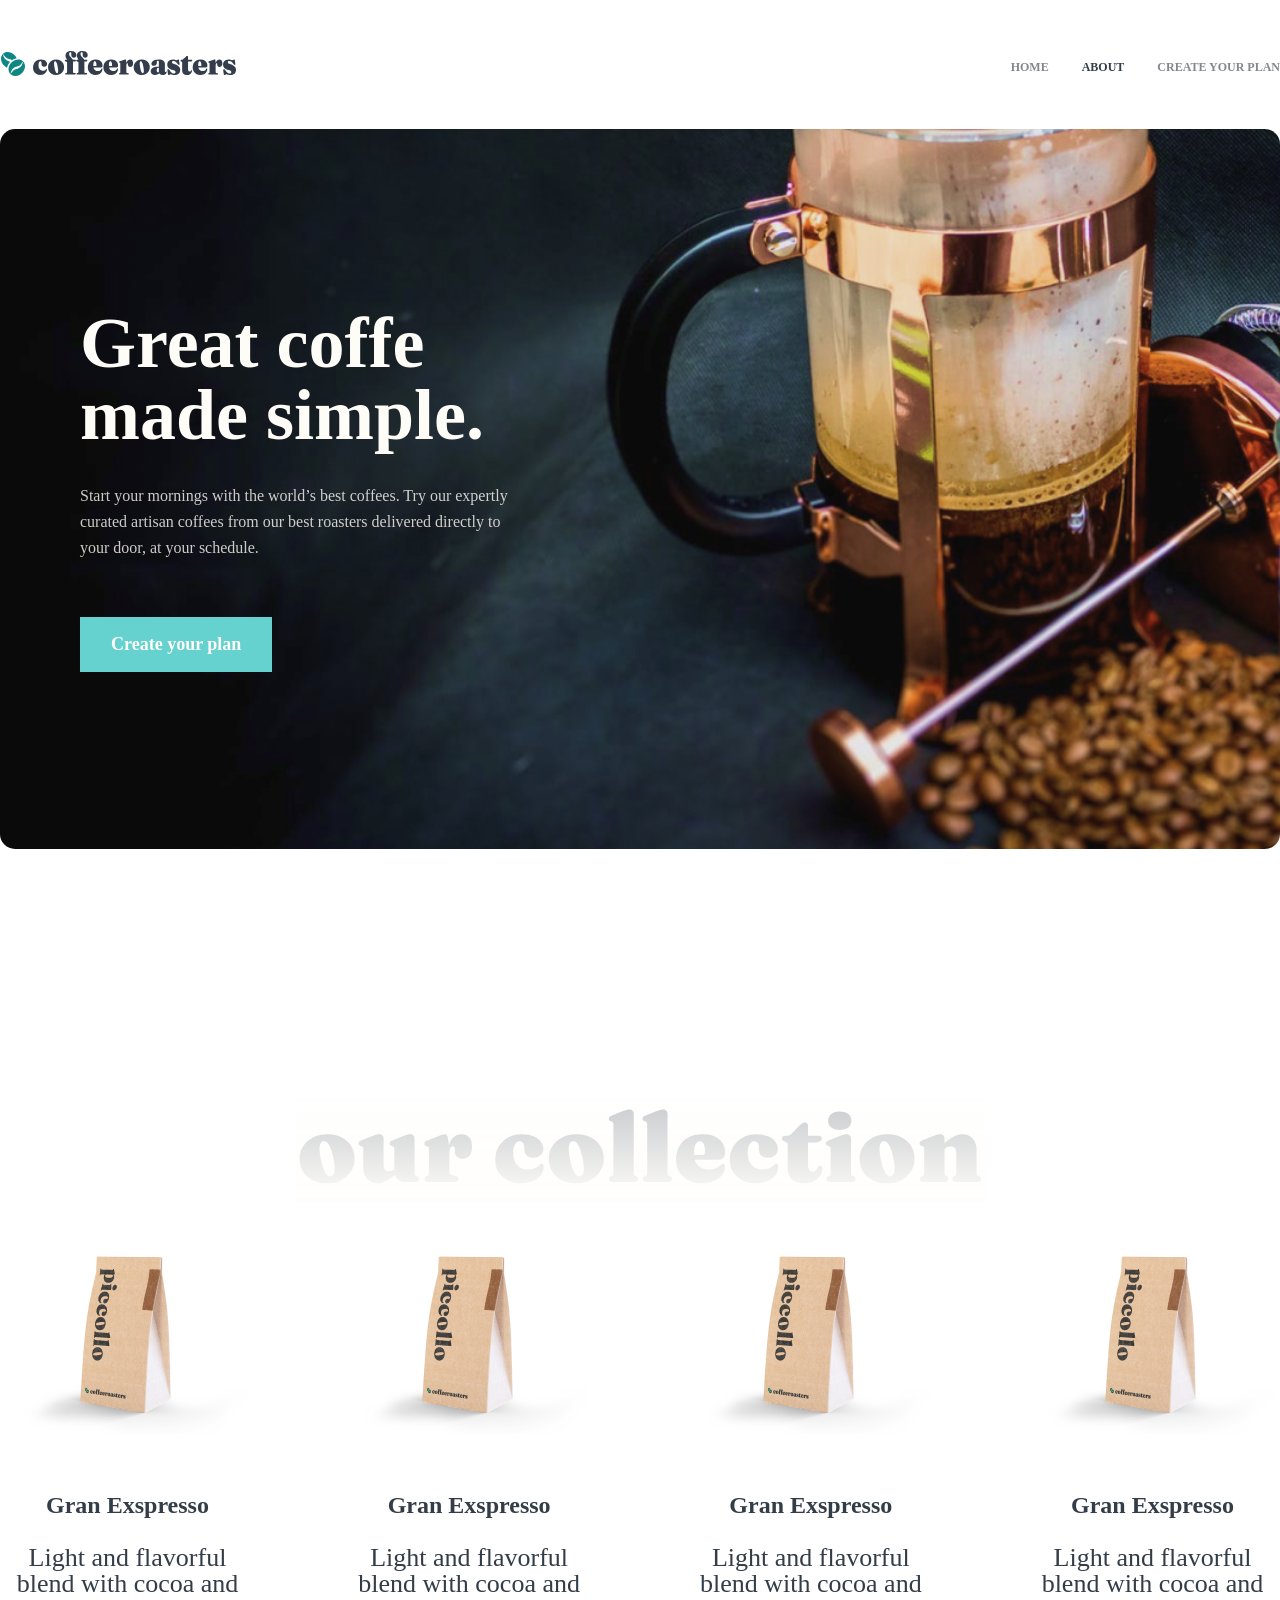
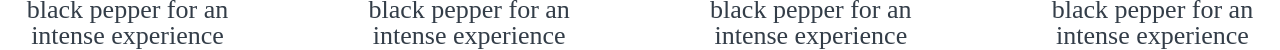
==== index.html @ 0fe4ff3a "coffereaster parts" ====
<!DOCTYPE html>
<html lang="en">
  <head>
    <meta charset="UTF-8" />
    <meta name="viewport" content="width=device-width, initial-scale=1.0" />
    <title>Coffereaster</title>
    <link rel="stylesheet" href="./css/main.css" />
  </head>

  <body>
    <header>
      <nav>
        <div class="container">
          <div class="navigation">
            <a href="./dars20.html"><img src="./imags/Group 5.svg" alt="" /></a>
            <ul class="menu">
              <li><a href="">Home</a></li>
              <li><a class="active" href="About">About</a></li>
              <li><a href="">Create your plan</a></li>
            </ul>
            <img class="burger" src="./imags/burger.svg" alt="coffereaster" />
          </div>
        </div>
      </nav>
      <div class="container">
        <div class="hero">
          <div class="hero-content">
            <h1>Great coffe made simple.</h1>
            <p>
              Start your mornings with the world’s best coffees. Try our
              expertly curated artisan coffees from our best roasters delivered
              directly to your door, at your schedule.
            </p>
            <button>Create your plan</button>
          </div>
        </div>
      </div>
    </header>
    <main>
      <section class="collection">
        <div class="collection-main"></div>
        <div class="collection-cards">
          <div class="collection-box">
            <img src="./imags/kopi3.png" alt="" />
            <div class="collection-text">
              <h2>Gran Exspresso</h2>
              <p>
                Light and flavorful blend with cocoa and black pepper for an
                intense experience
              </p>
            </div>
          </div>
          <div class="collection-box">
            <img src="./imags/kopi3.png" alt="" />
            <div class="collection-text">
              <h2>Gran Exspresso</h2>
              <p>
                Light and flavorful blend with cocoa and black pepper for an
                intense experience
              </p>
            </div>
          </div>
          <div class="collection-box">
            <img src="./imags/kopi3.png" alt="" />
            <div class="collection-text">
              <h2>Gran Exspresso</h2>
              <p>
                Light and flavorful blend with cocoa and black pepper for an
                intense experience
              </p>
            </div>
          </div>
          <div class="collection-box">
            <img src="./imags/kopi3.png" alt="" />
            <div class="collection-text">
              <h2>Gran Exspresso</h2>
              <p>
                Light and flavorful blend with cocoa and black pepper for an
                intense experience
              </p>
            </div>
          </div>
        </div>
      </section>
    </main>
  </body>
</html>
---- css/main.css ----
* {
    margin: 0;
    padding: 0;
    box-sizing: border-box;
}

ul li {
    list-style: none;
}

a {
    text-decoration: none;
}

container {
    width: 1280px;
    margin: 0;
    padding: 15px;
}

@font-face {
    font-display: swap;
    font-family: "Fraunces";
    font-style: normal;
    font-weight: 900;
    src: url("../fonts/fraunces-v31-latin-900.woff2") format("woff2");
}

@font-face {
    font-display: swap;
    font-family: "Barlow";
    font-style: normal;
    font-weight: 400;
    src: url("../fonts/barlow-v12-latin-regular.woff2") format("woff2");
}

@font-face {
    font-display: swap;
    font-family: "Barlow";
    font-style: normal;
    font-weight: 900;
    src: url("../fonts/barlow-v12-latin-900.woff2") format("woff2");
}

body {
    overflow-x: hidden;
    font-family: "Barlow";
    font-weight: 400;
}

h1,
h2,
h3,
h4,
h5,
h6 {
    font-family: "Fraunces";
    font-weight: 900;
}

nav {
    padding: 50px 0 48px 0;
}

.navigation {
    display: flex;
    justify-content: space-between;
    align-items: center;
}

.navigation .menu {
    display: flex;
    align-items: center;
    column-gap: 33px;
}

.menu a {
    font-weight: 700;
    color: #83888f;
    font-size: 12px;
    line-height: 15px;
    text-transform: uppercase;
}

.menu a.active {
    color: #333d48;
}

.burger {
    display: none;
}

header {
    margin-bottom: 196px;
}

.hero {
    background-image: url(../imags/Bitmap.jpg);
    background-repeat: no-repeat;
    background-size: cover;
    background-position: center;
    height: 80vh;
    display: flex;
    align-items: center;
    padding-left: 80px;
    color: #fefcf7;
    border-radius: 15px;
}

.hero-content h1 {
    font-size: 72px;
    line-height: 72px;
    max-width: 433px;
    margin-bottom: 32px;
}

.hero-content p {
    max-width: 445px;
    font-size: 16px;
    line-height: 26px;
    margin-bottom: 56px;
    opacity: 0.8;
}

.hero-content button {
    background-color: #66d2cf;
    color: #fefcf7;
    border: none;
    padding: 15px 31px;
    font-family: "Fraunces";
    font-weight: 900;
    font-size: 18px;
    line-height: 25px;
}

.collection-main {
    background-image: url(../imags/Group\ 13.svg);
    height: 196px;
    background-repeat: no-repeat;
    background-position: center;
}

.collection-box {
    text-align: center;
    max-width: 255px;
}

.collection-box img {
    height: 193px;
    object-fit: cover;
}

.collection-text {
    padding-top: 51px;
}

.collection-text h2 {
    font-size: 24px;
    line-height: 32px;
    color: #333d48;
    margin-bottom: 24px;
}

.collection-text p {
    font-size: 26px;
    line-height: 26px;
    color: #333d48;
}

.collection-cards {
    display: flex;
    justify-content: space-between;
}

@media screen and(max-width:992px) {
    .collection-box {
        display: flex;
        max-width: 100%;
        text-align: left;
        align-items: center;
    }
    .collection-cards {
        flex-direction: column;
    }
    .collection-text {
        padding-top: 0;
    }
}

@media screen and (max-width: 768px) {
    .hero-content h1 {
        font-size: 48px;
        line-height: 48px;
        margin-bottom: 28px;
        max-width: 329px;
    }
    .hero-content p {
        font-size: 15px;
        line-height: 25px;
        margin-bottom: 45px;
        max-width: 398px;
    }
    .collection-box {}
}

@media screen and (max-width: 576px) {
    .navigation .menu {
        display: none;
    }
    .burger {
        display: block;
        cursor: pointer;
    }
    .hero {
        background-image: url(../imags/mobile.jpg);
        justify-content: center;
        text-align: center;
        padding: 0 24px 0 24px;
        min-height: 500px;
    }
    .hero-content h1 {
        max-width: 100%;
        font-size: 40px;
        line-height: 40px;
    }
    .hero-content p {
        max-width: 100px;
    }
    .collection-main {
        height: 72px;
    }
    .collection-box {
        flex-direction: column;
    }
    .collection-text {
        text-align: center;
    }
}
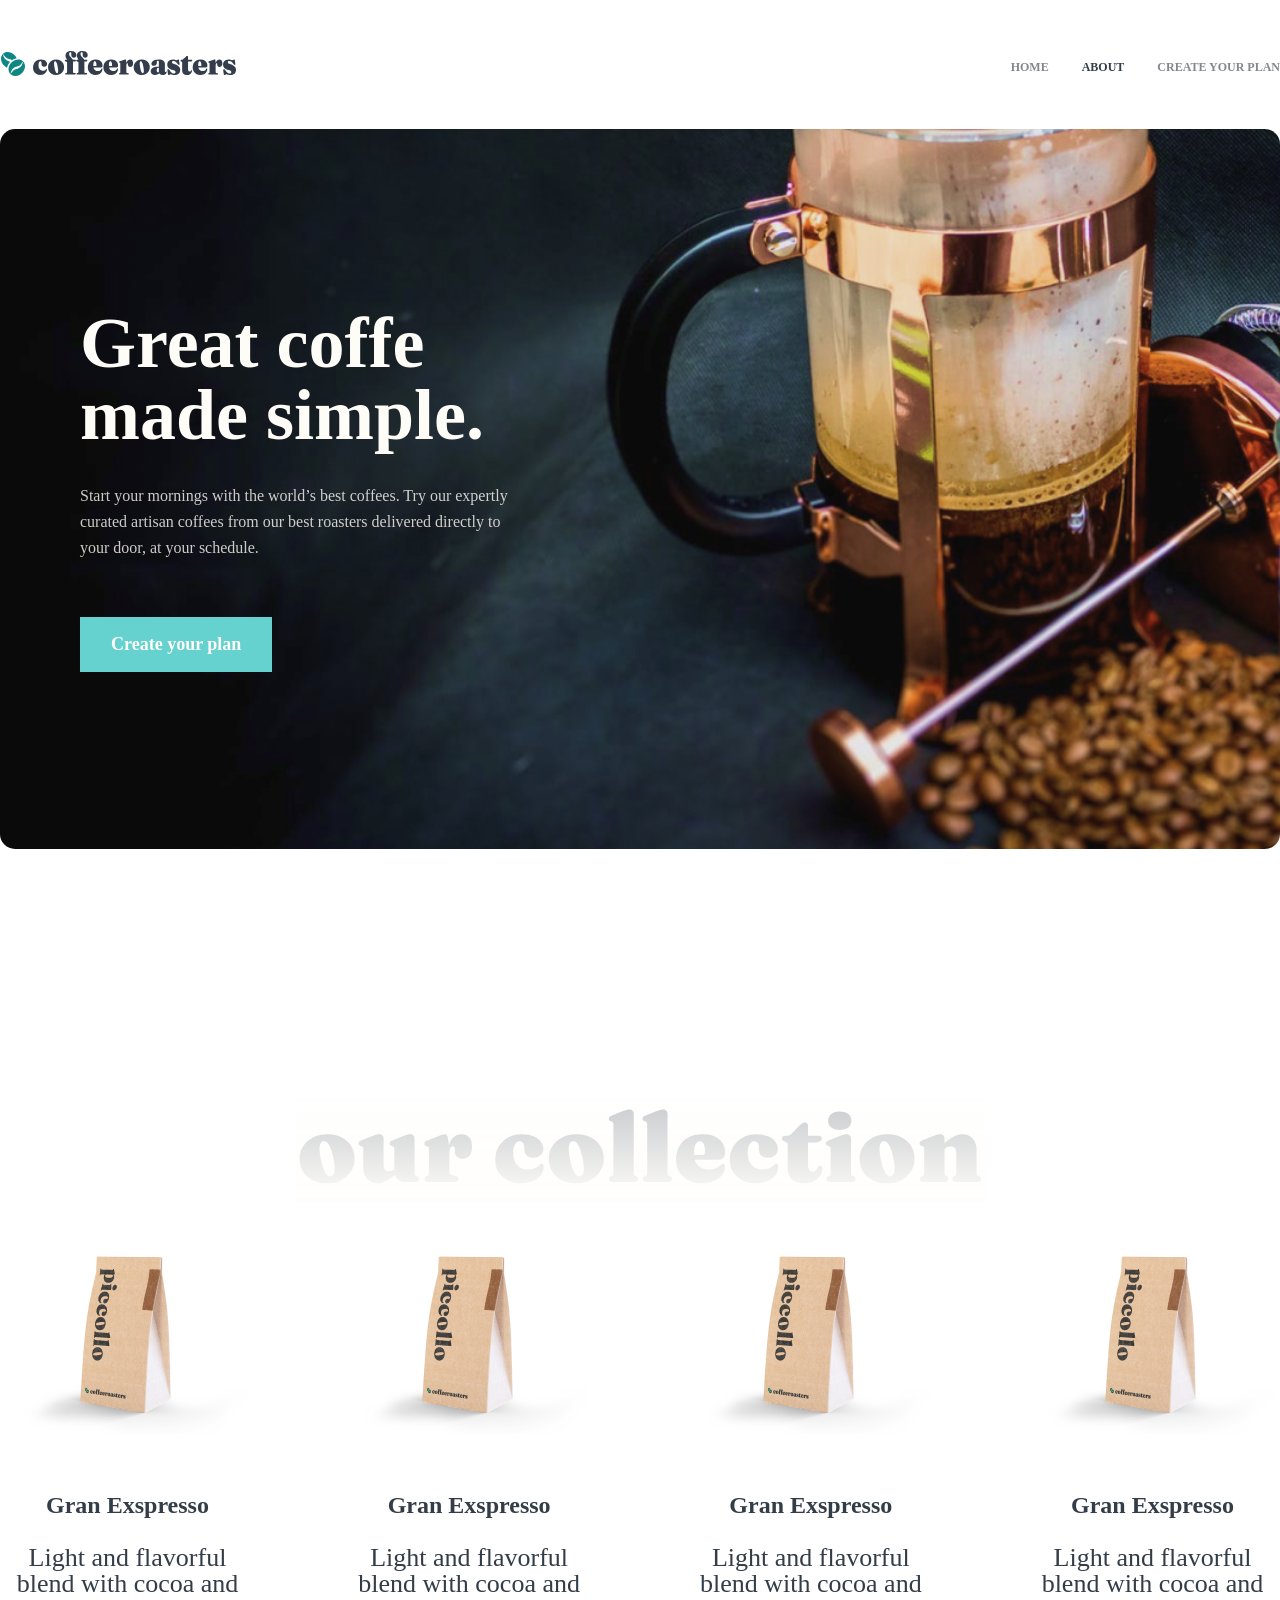
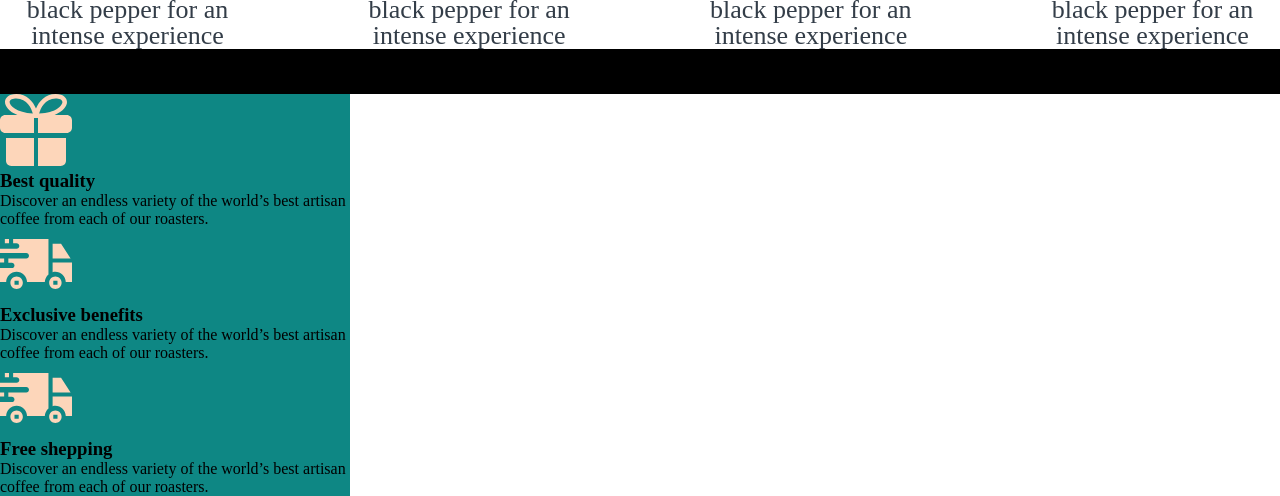
==== commit b1663b38: "second parts" ====
--- a/index.html
+++ b/index.html
@@ -1,87 +1,114 @@
 <!DOCTYPE html>
 <html lang="en">
-  <head>
+
+<head>
     <meta charset="UTF-8" />
     <meta name="viewport" content="width=device-width, initial-scale=1.0" />
     <title>Coffereaster</title>
     <link rel="stylesheet" href="./css/main.css" />
-  </head>
+</head>
 
-  <body>
+<body>
     <header>
-      <nav>
+        <nav>
+            <div class="container">
+                <div class="navigation">
+                    <a href="./dars20.html"><img src="./imags/Group 5.svg" alt="" /></a>
+                    <ul class="menu">
+                        <li><a href="">Home</a></li>
+                        <li><a class="active" href="About">About</a></li>
+                        <li><a href="">Create your plan</a></li>
+                    </ul>
+                    <img class="burger" src="./imags/burger.svg" alt="coffereaster" />
+                </div>
+            </div>
+        </nav>
         <div class="container">
-          <div class="navigation">
-            <a href="./dars20.html"><img src="./imags/Group 5.svg" alt="" /></a>
-            <ul class="menu">
-              <li><a href="">Home</a></li>
-              <li><a class="active" href="About">About</a></li>
-              <li><a href="">Create your plan</a></li>
-            </ul>
-            <img class="burger" src="./imags/burger.svg" alt="coffereaster" />
-          </div>
+            <div class="hero">
+                <div class="hero-content">
+                    <h1>Great coffe made simple.</h1>
+                    <p>
+                        Start your mornings with the world’s best coffees. Try our expertly curated artisan coffees from our best roasters delivered directly to your door, at your schedule.
+                    </p>
+                    <button>Create your plan</button>
+                </div>
+            </div>
         </div>
-      </nav>
-      <div class="container">
-        <div class="hero">
-          <div class="hero-content">
-            <h1>Great coffe made simple.</h1>
-            <p>
-              Start your mornings with the world’s best coffees. Try our
-              expertly curated artisan coffees from our best roasters delivered
-              directly to your door, at your schedule.
-            </p>
-            <button>Create your plan</button>
-          </div>
-        </div>
-      </div>
     </header>
     <main>
-      <section class="collection">
-        <div class="collection-main"></div>
-        <div class="collection-cards">
-          <div class="collection-box">
-            <img src="./imags/kopi3.png" alt="" />
-            <div class="collection-text">
-              <h2>Gran Exspresso</h2>
-              <p>
-                Light and flavorful blend with cocoa and black pepper for an
-                intense experience
-              </p>
+        <section class="collection">
+            <div class="collection-main"></div>
+            <div class="collection-cards">
+                <div class="collection-box">
+                    <img src="./imags/kopi3.png" alt="" />
+                    <div class="collection-text">
+                        <h2>Gran Exspresso</h2>
+                        <p>
+                            Light and flavorful blend with cocoa and black pepper for an intense experience
+                        </p>
+                    </div>
+                </div>
+                <div class="collection-box">
+                    <img src="./imags/kopi3.png" alt="" />
+                    <div class="collection-text">
+                        <h2>Gran Exspresso</h2>
+                        <p>
+                            Light and flavorful blend with cocoa and black pepper for an intense experience
+                        </p>
+                    </div>
+                </div>
+                <div class="collection-box">
+                    <img src="./imags/kopi3.png" alt="" />
+                    <div class="collection-text">
+                        <h2>Gran Exspresso</h2>
+                        <p>
+                            Light and flavorful blend with cocoa and black pepper for an intense experience
+                        </p>
+                    </div>
+                </div>
+                <div class="collection-box">
+                    <img src="./imags/kopi3.png" alt="" />
+                    <div class="collection-text">
+                        <h2>Gran Exspresso</h2>
+                        <p>
+                            Light and flavorful blend with cocoa and black pepper for an intense experience
+                        </p>
+                    </div>
+                </div>
             </div>
-          </div>
-          <div class="collection-box">
-            <img src="./imags/kopi3.png" alt="" />
-            <div class="collection-text">
-              <h2>Gran Exspresso</h2>
-              <p>
-                Light and flavorful blend with cocoa and black pepper for an
-                intense experience
-              </p>
+        </section>
+        <section class="collection">
+            <div class="qora">
+                <h2>Why choose us?</h2>
+                <p>
+                    A large part of our role is choosing which particular coffees will be featured
+                </p>
             </div>
-          </div>
-          <div class="collection-box">
-            <img src="./imags/kopi3.png" alt="" />
-            <div class="collection-text">
-              <h2>Gran Exspresso</h2>
-              <p>
-                Light and flavorful blend with cocoa and black pepper for an
-                intense experience
-              </p>
+            <div class="yashil">
+                <div class="yashil1">
+                    <img src="./imags/yashil1.svg" width="72px" height="72px" alt="" />
+                    <h3>Best quality</h3>
+                    <p>
+                        Discover an endless variety of the world’s best artisan coffee from each of our roasters.
+                    </p>
+                </div>
+                <div class="yashil2">
+                    <img src="./imags/yashil2.svg" width="72px" height="72px" alt="" />
+                    <h3>Exclusive benefits</h3>
+                    <p>
+                        Discover an endless variety of the world’s best artisan coffee from each of our roasters.
+                    </p>
+                </div>
+                <div class="yashil3">
+                    <img src="./imags/yashil3.svg" width="72px" height="72px" alt="" />
+                    <h3>Free shepping</h3>
+                    <p>
+                        Discover an endless variety of the world’s best artisan coffee from each of our roasters.
+                    </p>
+                </div>
             </div>
-          </div>
-          <div class="collection-box">
-            <img src="./imags/kopi3.png" alt="" />
-            <div class="collection-text">
-              <h2>Gran Exspresso</h2>
-              <p>
-                Light and flavorful blend with cocoa and black pepper for an
-                intense experience
-              </p>
-            </div>
-          </div>
-        </div>
-      </section>
+        </section>
     </main>
-  </body>
-</html>
+</body>
+
+</html>
--- a/css/main.css
+++ b/css/main.css
@@ -138,6 +138,7 @@
     height: 196px;
     background-repeat: no-repeat;
     background-position: center;
+    width: 100%;
 }
 
 .collection-box {
@@ -181,10 +182,30 @@
     }
     .collection-cards {
         flex-direction: column;
+        align-items: center;
     }
     .collection-text {
         padding-top: 0;
     }
+}
+
+.qora {
+    max-width: 1280px;
+    max-height: 580px;
+    background-color: black;
+}
+
+.yashil {
+    max-width: 1100px;
+    max-height: 380px;
+}
+
+.yashil1,
+.yashil2,
+.yashil3 {
+    background-color: #0e8784;
+    max-width: 350px;
+    max-height: 380px;
 }
 
 @media screen and (max-width: 768px) {
@@ -204,6 +225,9 @@
 }
 
 @media screen and (max-width: 576px) {
+    header {
+        margin-bottom: 120px;
+    }
     .navigation .menu {
         display: none;
     }
@@ -228,9 +252,16 @@
     }
     .collection-main {
         height: 72px;
+        margin-bottom: 13px;
     }
     .collection-box {
         flex-direction: column;
+        text-align: center;
+        max-width: 282px;
+    }
+    .collection-cards {
+        align-items: center;
+        row-gap: 48px;
     }
     .collection-text {
         text-align: center;
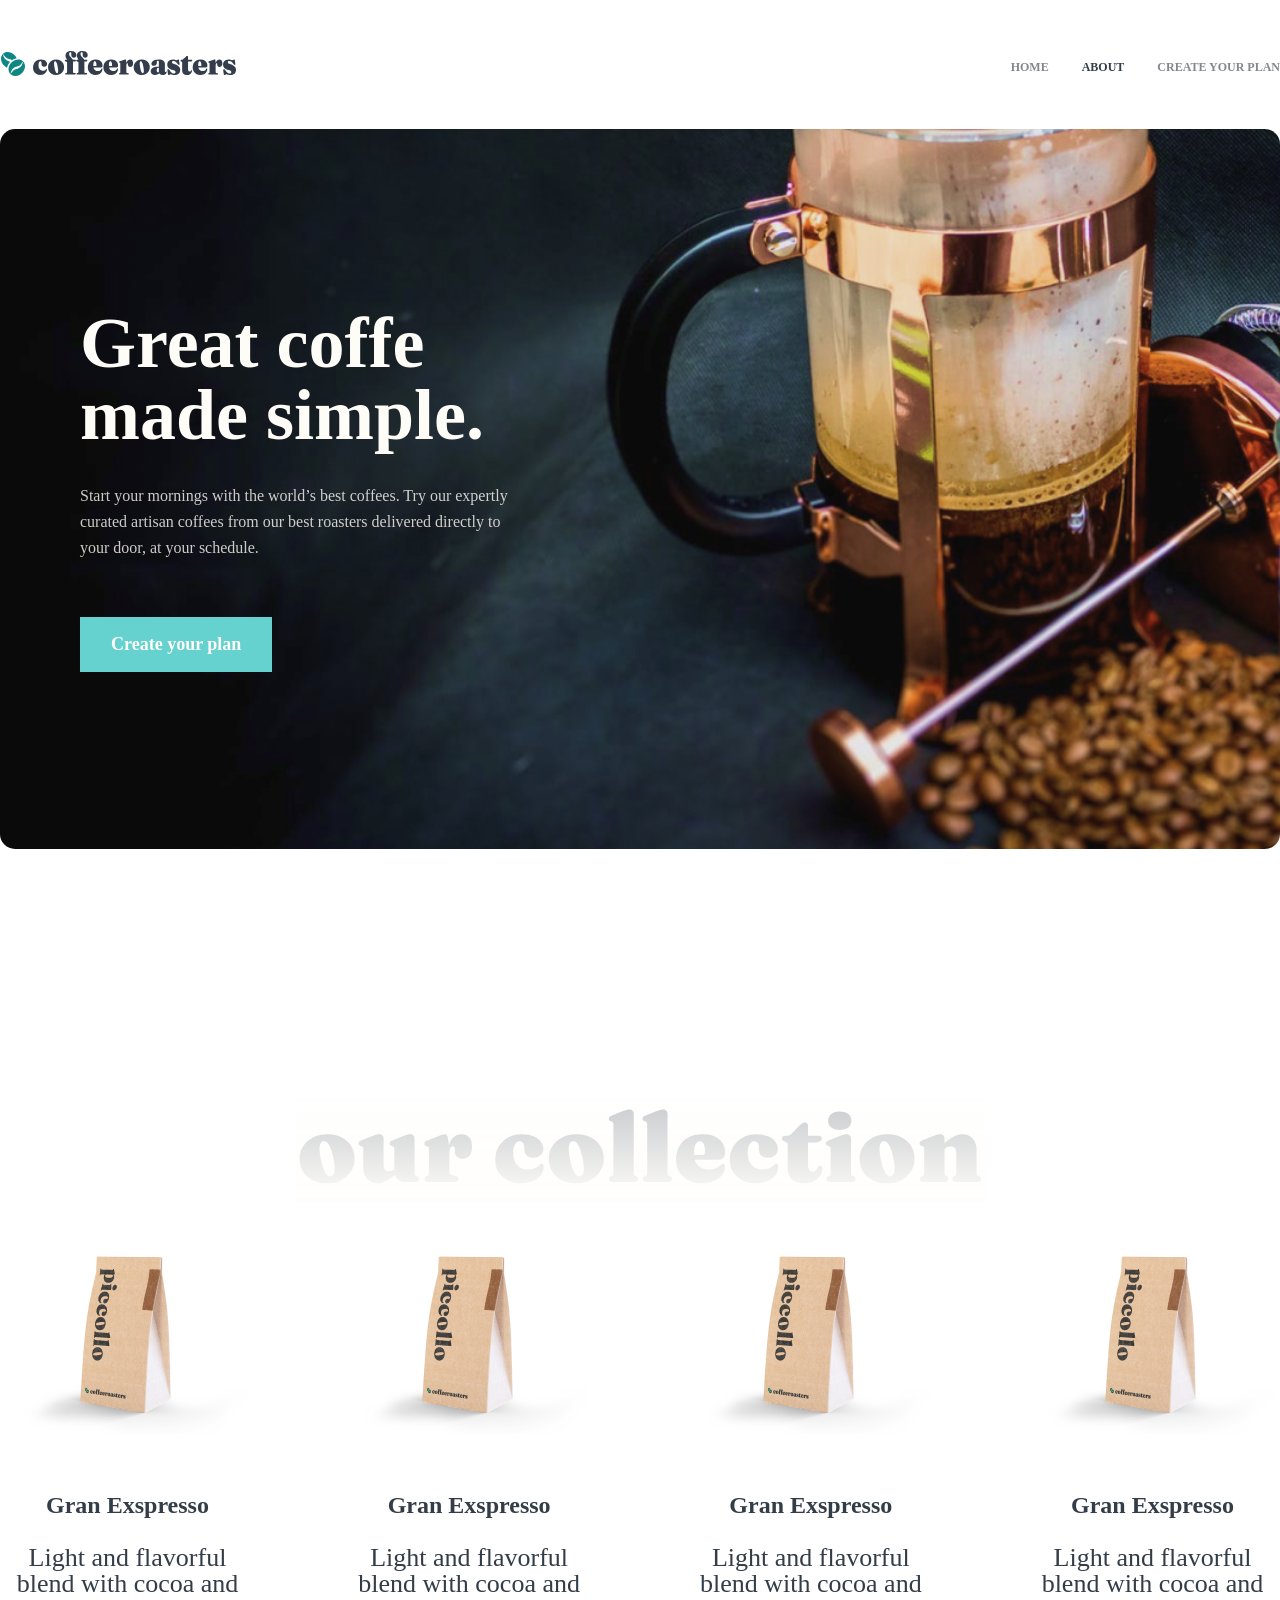
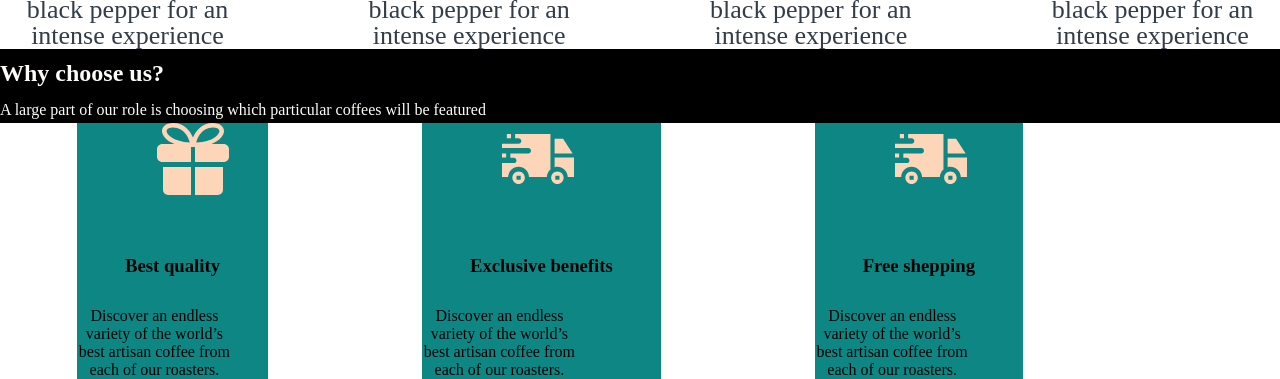
==== commit cfe56c41: "choose" ====
--- a/index.html
+++ b/index.html
@@ -87,24 +87,30 @@
             <div class="yashil">
                 <div class="yashil1">
                     <img src="./imags/yashil1.svg" width="72px" height="72px" alt="" />
-                    <h3>Best quality</h3>
-                    <p>
-                        Discover an endless variety of the world’s best artisan coffee from each of our roasters.
-                    </p>
+                    <div class="yashil2">
+                        <h3>Best quality</h3>
+                        <p>
+                            Discover an endless variety of the world’s best artisan coffee from each of our roasters.
+                        </p>
+                    </div>
                 </div>
-                <div class="yashil2">
+                <div class="yashil1">
                     <img src="./imags/yashil2.svg" width="72px" height="72px" alt="" />
-                    <h3>Exclusive benefits</h3>
-                    <p>
-                        Discover an endless variety of the world’s best artisan coffee from each of our roasters.
-                    </p>
+                    <div class="yashil2">
+                        <h3>Exclusive benefits</h3>
+                        <p>
+                            Discover an endless variety of the world’s best artisan coffee from each of our roasters.
+                        </p>
+                    </div>
                 </div>
-                <div class="yashil3">
+                <div class="yashil1">
                     <img src="./imags/yashil3.svg" width="72px" height="72px" alt="" />
-                    <h3>Free shepping</h3>
-                    <p>
-                        Discover an endless variety of the world’s best artisan coffee from each of our roasters.
-                    </p>
+                    <div class="yashil2">
+                        <h3>Free shepping</h3>
+                        <p>
+                            Discover an endless variety of the world’s best artisan coffee from each of our roasters.
+                        </p>
+                    </div>
                 </div>
             </div>
         </section>
--- a/css/main.css
+++ b/css/main.css
@@ -173,6 +173,52 @@
     justify-content: space-between;
 }
 
+.qora {
+    max-width: 1280px;
+    max-height: 580px;
+    background-color: black;
+}
+
+.qora p {
+    max-width: 540px;
+    max-height: 80px;
+    color: #fefcf7;
+    line-height: 26px;
+}
+
+.qora h2 {
+    color: #fefcf7;
+    width: 900px;
+    line-height: 48px;
+}
+
+.yashil {
+    display: flex;
+    justify-content: space-around;
+    max-width: 1100px;
+    max-height: 380px;
+}
+
+.yashil1 {
+    background-color: #0e8784;
+    max-width: 350px;
+    max-height: 380px;
+}
+
+.yashil1 img {
+    margin-left: 80px;
+}
+
+.yashil2 h3 {
+    margin: 56px 48px 30px 48px;
+}
+
+.yashil2 p {
+    text-align: center;
+    max-width: 155px;
+    max-height: 80px;
+}
+
 @media screen and(max-width:992px) {
     .collection-box {
         display: flex;
@@ -187,25 +233,17 @@
     .collection-text {
         padding-top: 0;
     }
-}
-
-.qora {
-    max-width: 1280px;
-    max-height: 580px;
-    background-color: black;
-}
-
-.yashil {
-    max-width: 1100px;
-    max-height: 380px;
-}
-
-.yashil1,
-.yashil2,
-.yashil3 {
-    background-color: #0e8784;
-    max-width: 350px;
-    max-height: 380px;
+    .qora {
+        max-width: 100%;
+    }
+    .yashil {
+        display: none;
+    }
+    .yashil1,
+    .yashil2,
+    .yashil3 {
+        margin: 5px;
+    }
 }
 
 @media screen and (max-width: 768px) {
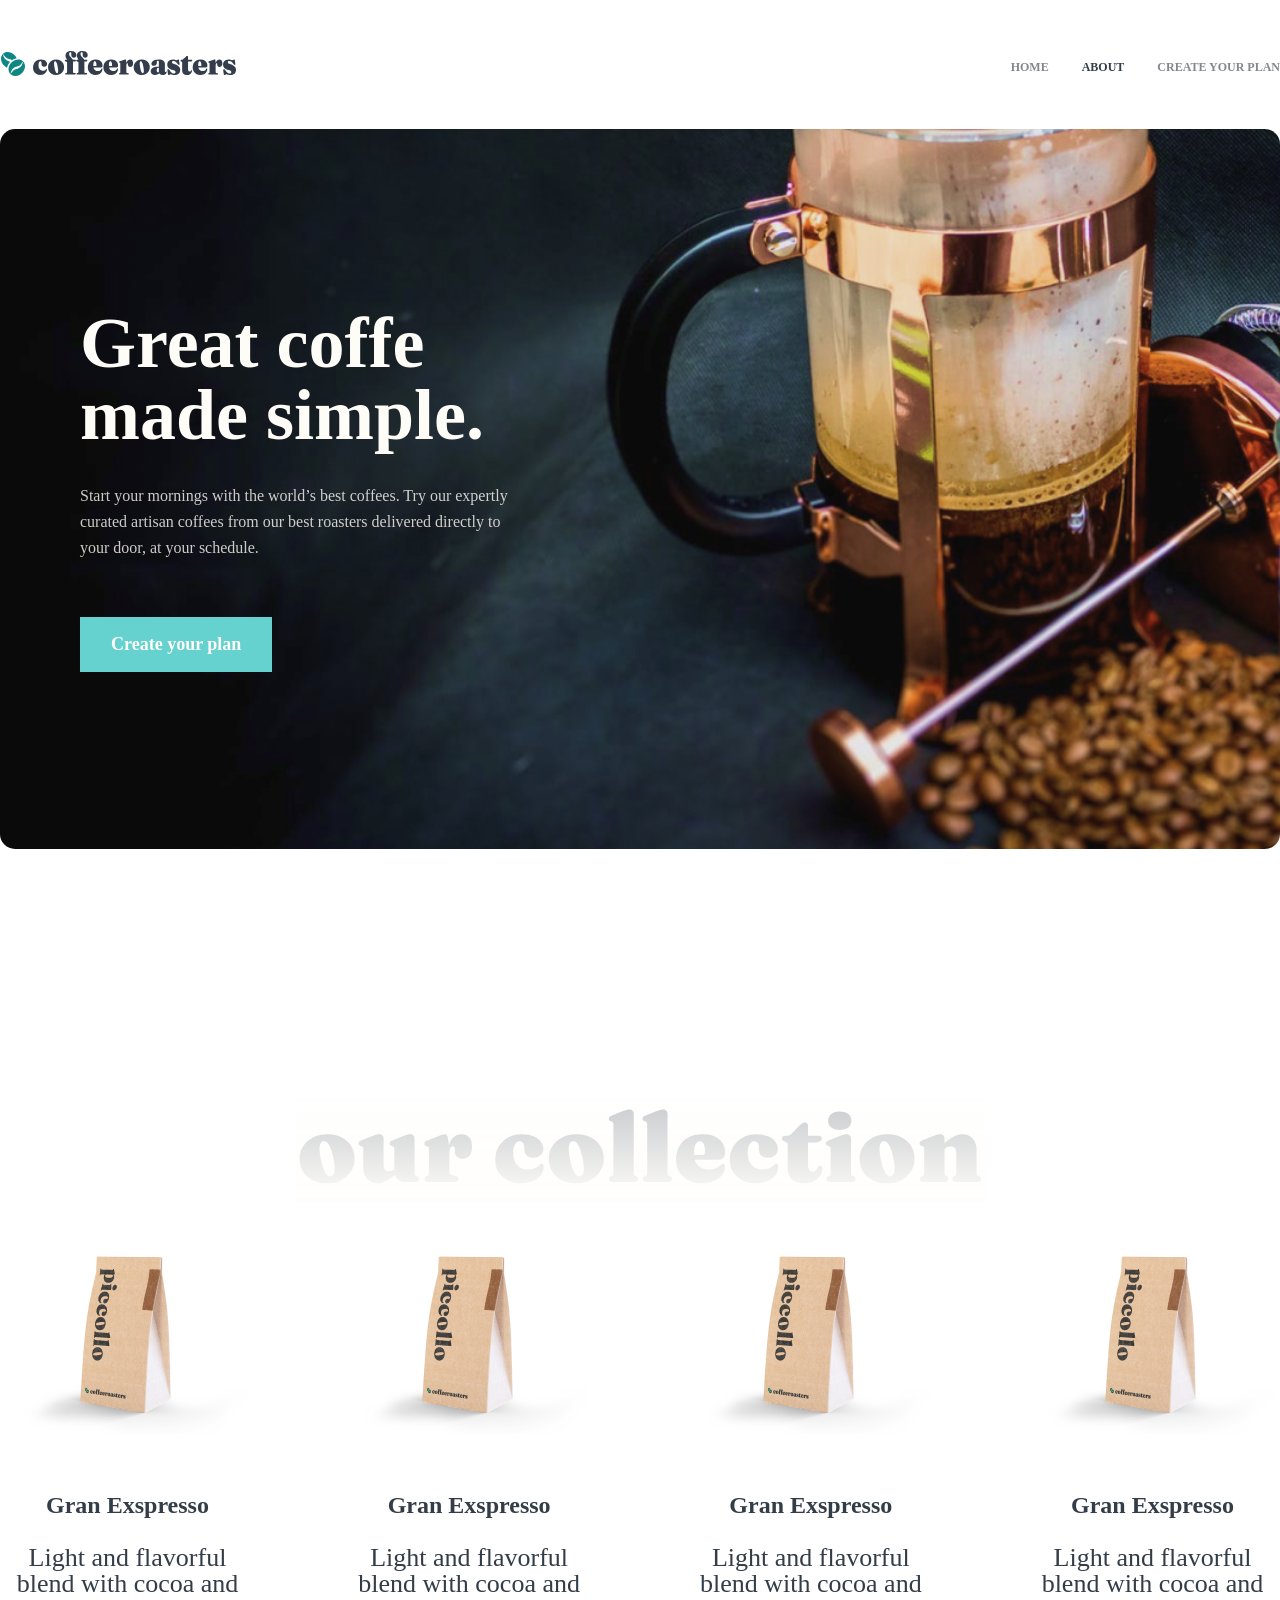
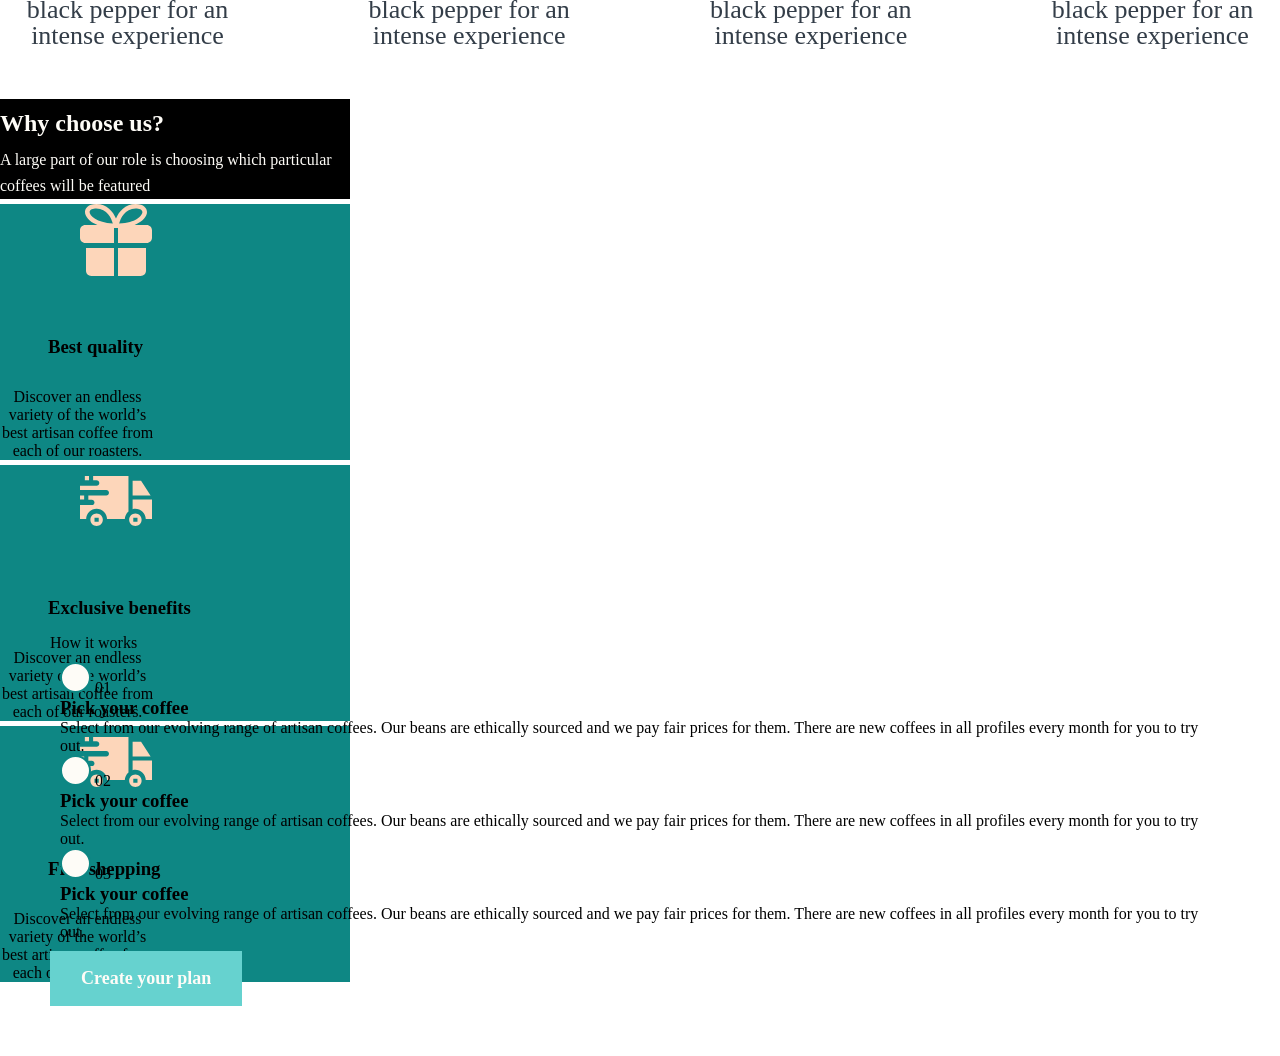
==== commit e6d33596: "change" ====
--- a/index.html
+++ b/index.html
@@ -30,7 +30,7 @@
                     <p>
                         Start your mornings with the world’s best coffees. Try our expertly curated artisan coffees from our best roasters delivered directly to your door, at your schedule.
                     </p>
-                    <button>Create your plan</button>
+                    <button class="button">Create your plan</button>
                 </div>
             </div>
         </div>
@@ -114,6 +114,38 @@
                 </div>
             </div>
         </section>
+        <section class="container">
+            <div class="works">
+                <p>How it works</p>
+                <div class="work">
+                    <div class="work1">
+                        <img src="./imags/Oval Copy.svg" alt="" />
+                        <span>01</span>
+                        <h3>Pick your coffee</h3>
+                        <p>
+                            Select from our evolving range of artisan coffees. Our beans are ethically sourced and we pay fair prices for them. There are new coffees in all profiles every month for you to try out.
+                        </p>
+                    </div>
+                    <div class="work1">
+                        <img src="./imags/Oval Copy.svg" alt="" />
+                        <span>02</span>
+                        <h3>Pick your coffee</h3>
+                        <p>
+                            Select from our evolving range of artisan coffees. Our beans are ethically sourced and we pay fair prices for them. There are new coffees in all profiles every month for you to try out.
+                        </p>
+                    </div>
+                    <div class="work1">
+                        <img src="./imags/Oval Copy.svg" alt="" />
+                        <span>03</span>
+                        <h3>Pick your coffee</h3>
+                        <p>
+                            Select from our evolving range of artisan coffees. Our beans are ethically sourced and we pay fair prices for them. There are new coffees in all profiles every month for you to try out.
+                        </p>
+                    </div>
+                </div>
+                <button class="button">Create your plan</button>
+            </div>
+        </section>
     </main>
 </body>
 
--- a/css/main.css
+++ b/css/main.css
@@ -122,7 +122,7 @@
     opacity: 0.8;
 }
 
-.hero-content button {
+.button {
     background-color: #66d2cf;
     color: #fefcf7;
     border: none;
@@ -174,6 +174,7 @@
 }
 
 .qora {
+    margin-top: 50px;
     max-width: 1280px;
     max-height: 580px;
     background-color: black;
@@ -217,6 +218,20 @@
     text-align: center;
     max-width: 155px;
     max-height: 80px;
+}
+
+.work1 img {
+    width: 31px;
+    height: 31px;
+}
+
+.works {
+    margin: 50px;
+}
+
+.work {
+    display: flex;
+    padding: 10px;
 }
 
 @media screen and(max-width:992px) {
@@ -234,15 +249,17 @@
         padding-top: 0;
     }
     .qora {
-        max-width: 100%;
+        max-width: ;
     }
     .yashil {
         display: none;
     }
-    .yashil1,
-    .yashil2,
-    .yashil3 {
+    .yashil1 {
         margin: 5px;
+    }
+    .qora {
+        max-width: 690px;
+        max-height: 570px;
     }
 }
 
@@ -304,4 +321,21 @@
     .collection-text {
         text-align: center;
     }
+}
+
+.qora {
+    max-width: 350px;
+    max-height: 900px;
+}
+
+.yashil {
+    display: block;
+}
+
+.yashil1 {
+    margin: 5px 0 5px 0;
+}
+
+.work {
+    display: block;
 }
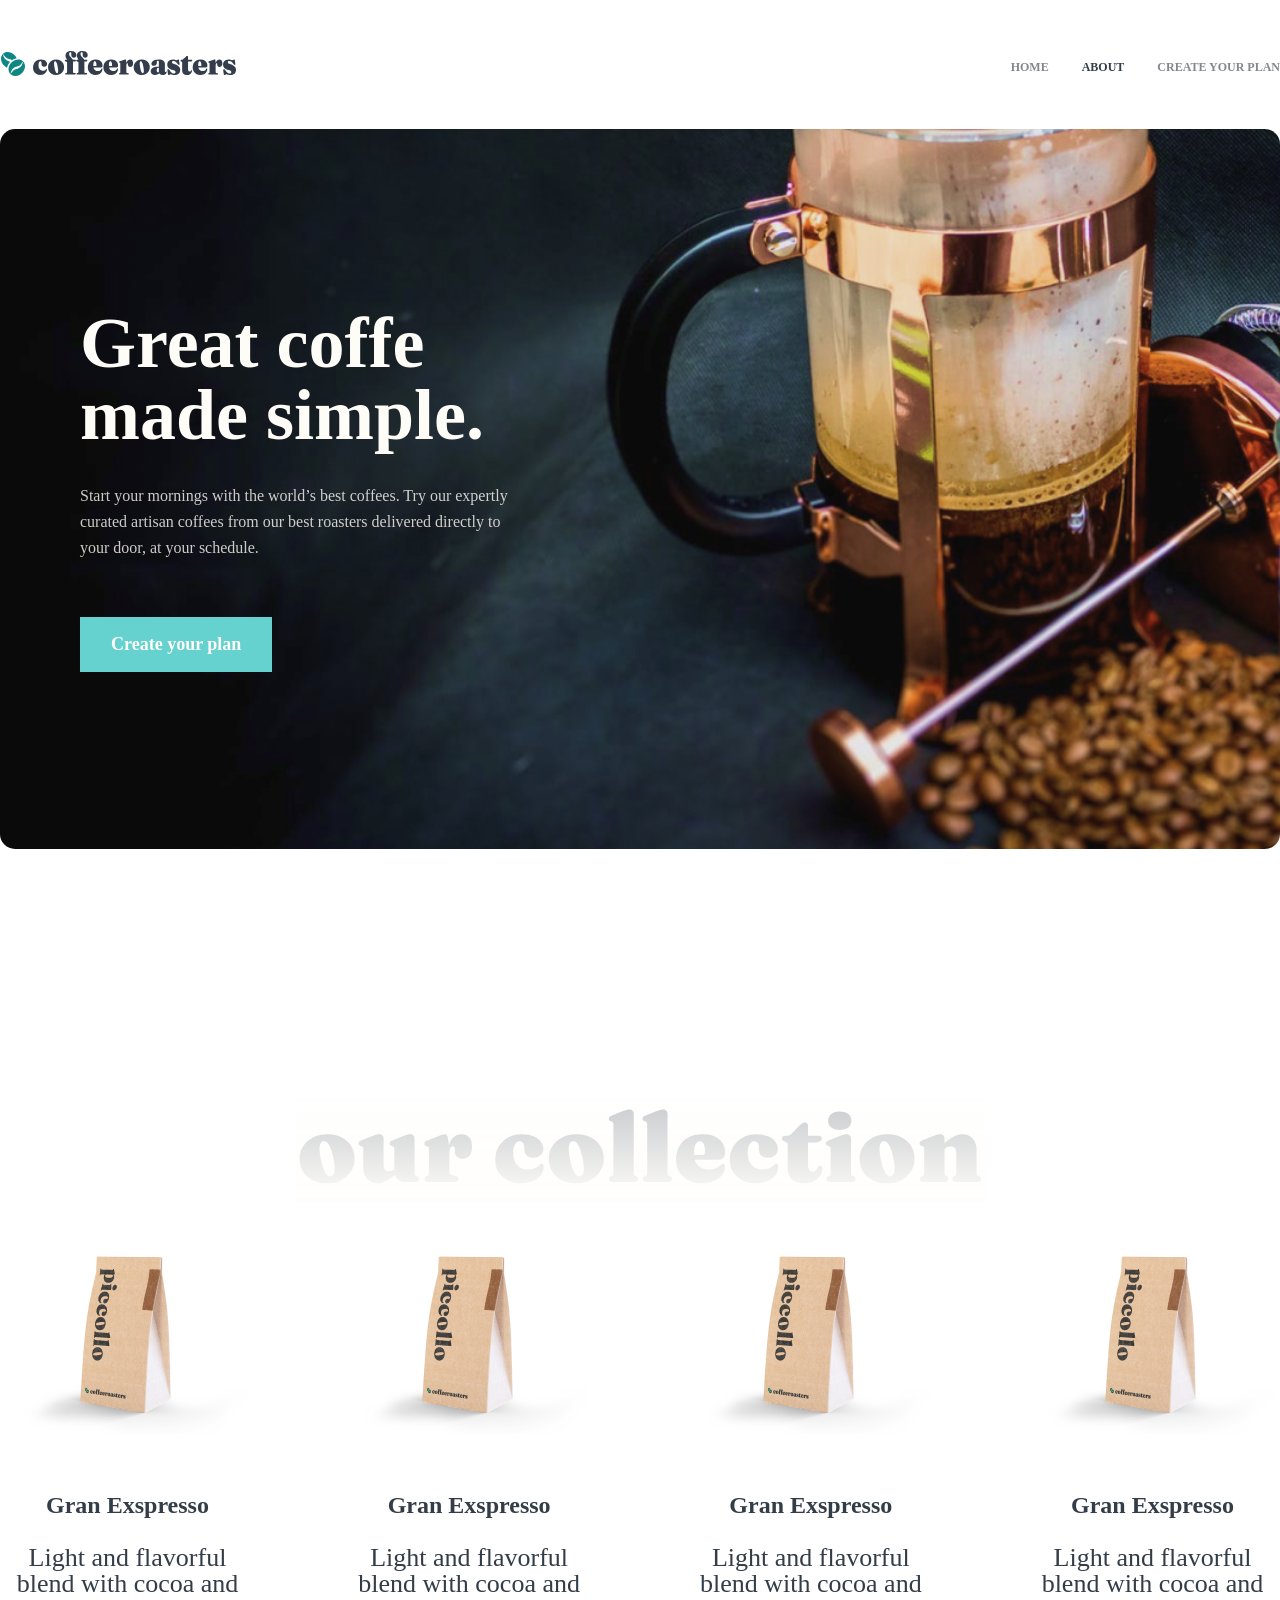
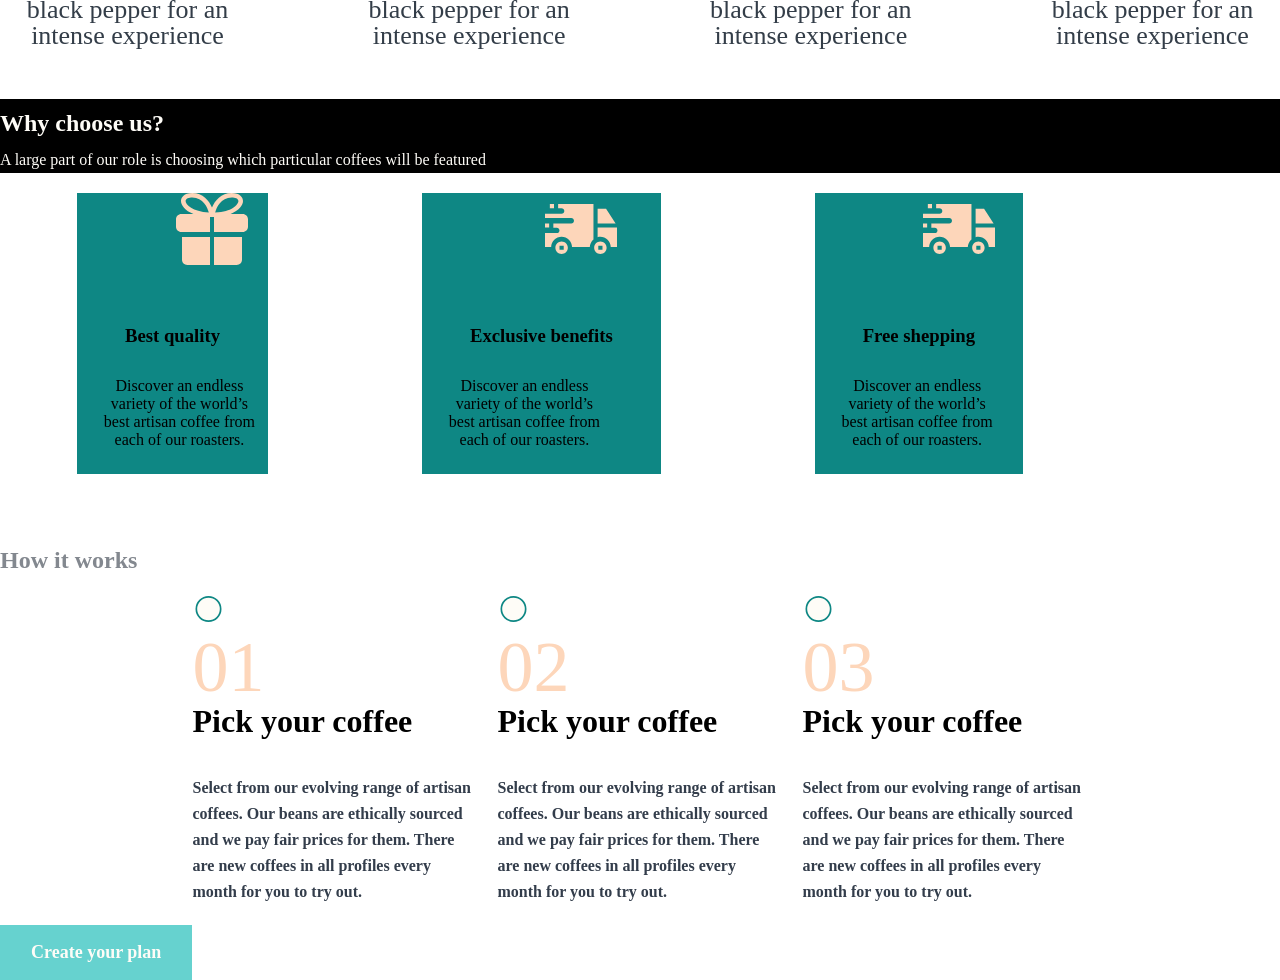
==== commit 6975a78c: "coffeereaster" ====
--- a/index.html
+++ b/index.html
@@ -120,27 +120,34 @@
                 <div class="work">
                     <div class="work1">
                         <img src="./imags/Oval Copy.svg" alt="" />
-                        <span>01</span>
-                        <h3>Pick your coffee</h3>
-                        <p>
-                            Select from our evolving range of artisan coffees. Our beans are ethically sourced and we pay fair prices for them. There are new coffees in all profiles every month for you to try out.
-                        </p>
+                        <div class="work2">
+                            <span>01</span>
+                            <h3>Pick your coffee</h3>
+                            <p>
+                                Select from our evolving range of artisan coffees. Our beans are ethically sourced and we pay fair prices for them. There are new coffees in all profiles every month for you to try out.
+                            </p>
+                        </div>
                     </div>
                     <div class="work1">
                         <img src="./imags/Oval Copy.svg" alt="" />
-                        <span>02</span>
-                        <h3>Pick your coffee</h3>
-                        <p>
-                            Select from our evolving range of artisan coffees. Our beans are ethically sourced and we pay fair prices for them. There are new coffees in all profiles every month for you to try out.
-                        </p>
+                        <div class="work2">
+                            <span>02</span>
+                            <h3>Pick your coffee</h3>
+                            <p>
+                                Select from our evolving range of artisan coffees. Our beans are ethically sourced and we pay fair prices for them. There are new coffees in all profiles every month for you to try out.
+                            </p>
+                        </div>
                     </div>
+
                     <div class="work1">
                         <img src="./imags/Oval Copy.svg" alt="" />
-                        <span>03</span>
-                        <h3>Pick your coffee</h3>
-                        <p>
-                            Select from our evolving range of artisan coffees. Our beans are ethically sourced and we pay fair prices for them. There are new coffees in all profiles every month for you to try out.
-                        </p>
+                        <div class="work2">
+                            <span>03</span>
+                            <h3>Pick your coffee</h3>
+                            <p>
+                                Select from our evolving range of artisan coffees. Our beans are ethically sourced and we pay fair prices for them. There are new coffees in all profiles every month for you to try out.
+                            </p>
+                        </div>
                     </div>
                 </div>
                 <button class="button">Create your plan</button>
--- a/css/main.css
+++ b/css/main.css
@@ -201,6 +201,8 @@
 }
 
 .yashil1 {
+    text-align: center;
+    margin: 20px;
     background-color: #0e8784;
     max-width: 350px;
     max-height: 380px;
@@ -215,23 +217,61 @@
 }
 
 .yashil2 p {
-    text-align: center;
+    margin: 0 0 25px 25px;
     max-width: 155px;
     max-height: 80px;
 }
 
 .work1 img {
+    padding-bottom: 5px;
     width: 31px;
     height: 31px;
 }
 
 .works {
-    margin: 50px;
+    margin-top: 50px;
+}
+
+.works p {
+    color: #83888f;
+    font-weight: 900;
+    font-size: 24px;
+    line-height: 32px;
 }
 
 .work {
     display: flex;
+    justify-content: center;
     padding: 10px;
+}
+
+.work1 span {
+    color: #fdd6ba;
+    width: 100px;
+    height: 72px;
+    font-weight: 900px;
+    line-height: 72px;
+    font-size: 72px;
+}
+
+.work1 {
+    margin: 10px;
+}
+
+.work2 h3 {
+    font-weight: 900;
+    line-height: 36px;
+    font-size: 32px;
+    width: 255px;
+    height: 72px;
+}
+
+.work p {
+    color: #333d4b;
+    width: 285px;
+    height: 130px;
+    line-height: 26px;
+    font-size: 16px;
 }
 
 @media screen and(max-width:992px) {
@@ -248,18 +288,8 @@
     .collection-text {
         padding-top: 0;
     }
-    .qora {
-        max-width: ;
-    }
-    .yashil {
-        display: none;
-    }
     .yashil1 {
         margin: 5px;
-    }
-    .qora {
-        max-width: 690px;
-        max-height: 570px;
     }
 }
 
@@ -321,21 +351,4 @@
     .collection-text {
         text-align: center;
     }
-}
-
-.qora {
-    max-width: 350px;
-    max-height: 900px;
-}
-
-.yashil {
-    display: block;
-}
-
-.yashil1 {
-    margin: 5px 0 5px 0;
-}
-
-.work {
-    display: block;
 }
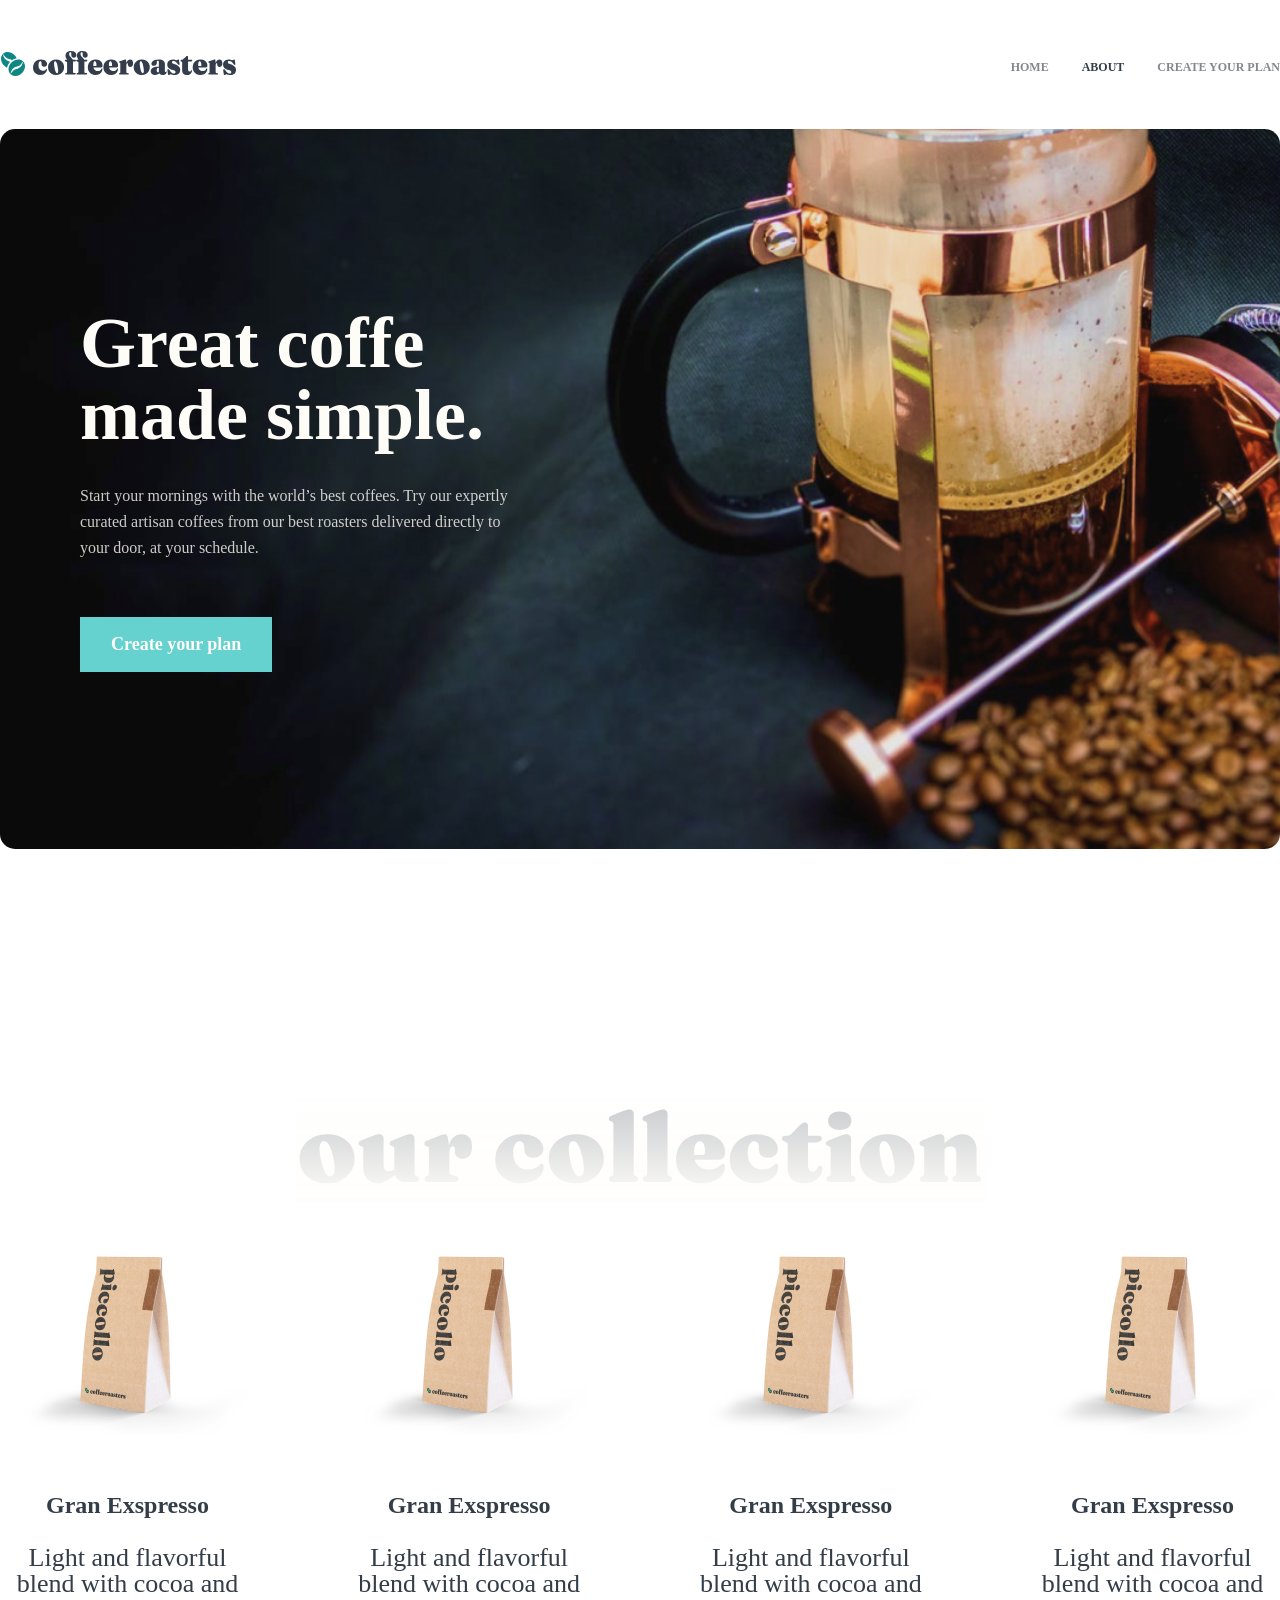
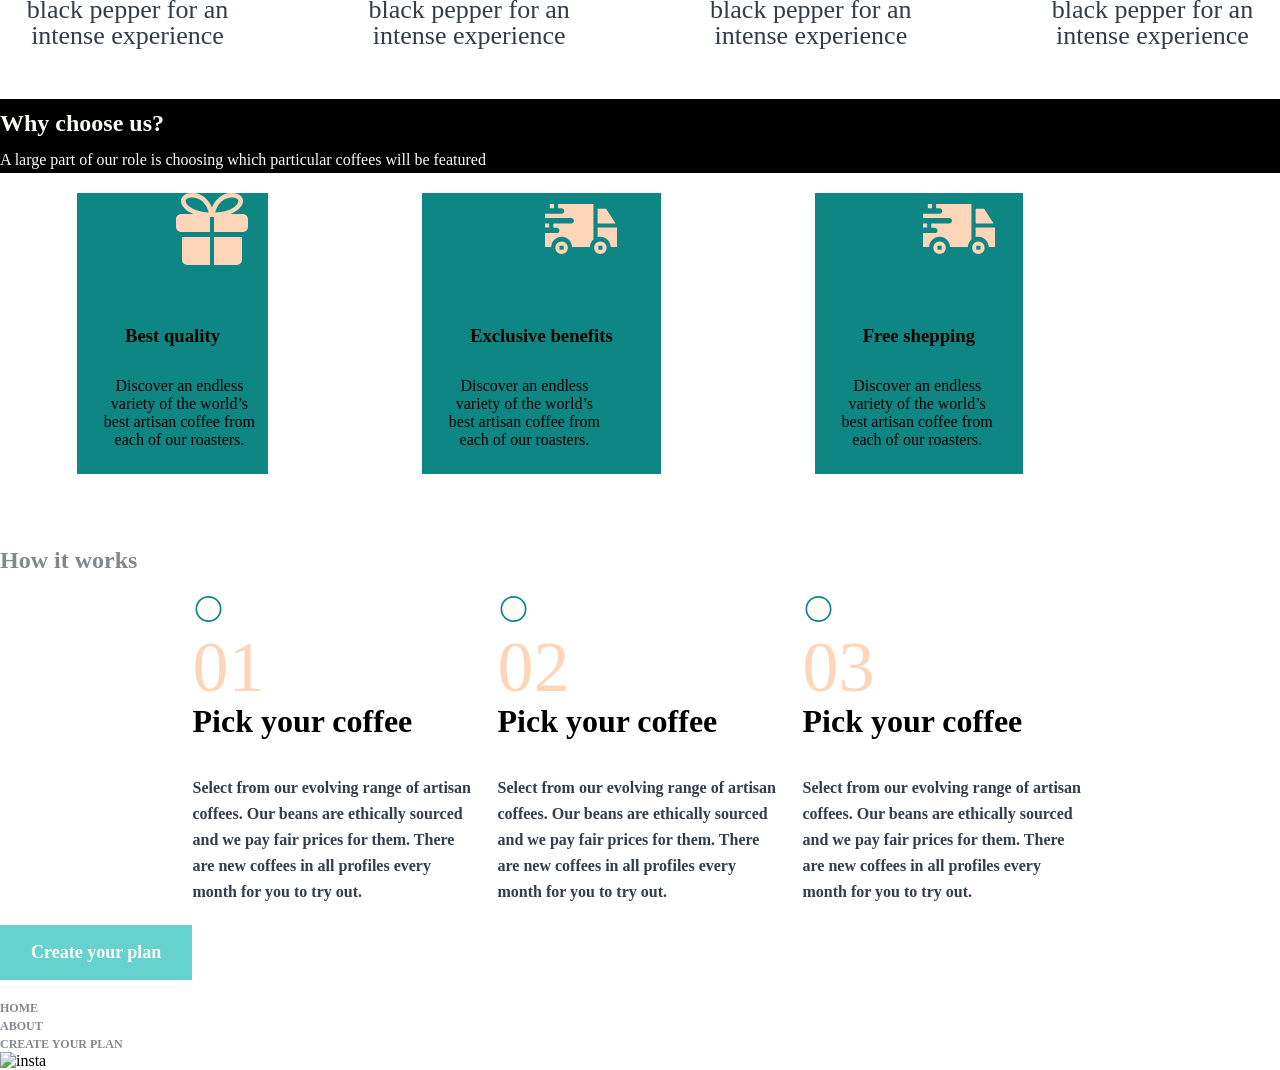
==== commit da4c5832: "cooffeeereaster footerpart" ====
--- a/index.html
+++ b/index.html
@@ -1,159 +1,195 @@
 <!DOCTYPE html>
 <html lang="en">
-
-<head>
+  <head>
     <meta charset="UTF-8" />
     <meta name="viewport" content="width=device-width, initial-scale=1.0" />
     <title>Coffereaster</title>
     <link rel="stylesheet" href="./css/main.css" />
-</head>
+  </head>
 
-<body>
+  <body>
     <header>
-        <nav>
-            <div class="container">
-                <div class="navigation">
-                    <a href="./dars20.html"><img src="./imags/Group 5.svg" alt="" /></a>
-                    <ul class="menu">
-                        <li><a href="">Home</a></li>
-                        <li><a class="active" href="About">About</a></li>
-                        <li><a href="">Create your plan</a></li>
-                    </ul>
-                    <img class="burger" src="./imags/burger.svg" alt="coffereaster" />
-                </div>
-            </div>
-        </nav>
+      <nav>
         <div class="container">
-            <div class="hero">
-                <div class="hero-content">
-                    <h1>Great coffe made simple.</h1>
-                    <p>
-                        Start your mornings with the world’s best coffees. Try our expertly curated artisan coffees from our best roasters delivered directly to your door, at your schedule.
-                    </p>
-                    <button class="button">Create your plan</button>
-                </div>
-            </div>
+          <div class="navigation">
+            <a href="./dars20.html"><img src="./imags/Group 5.svg" alt="" /></a>
+            <ul class="menu">
+              <li><a href="">Home</a></li>
+              <li><a class="active" href="About">About</a></li>
+              <li><a href="">Create your plan</a></li>
+            </ul>
+            <img class="burger" src="./imags/burger.svg" alt="coffereaster" />
+          </div>
         </div>
+      </nav>
+      <div class="container">
+        <div class="hero">
+          <div class="hero-content">
+            <h1>Great coffe made simple.</h1>
+            <p>
+              Start your mornings with the world’s best coffees. Try our
+              expertly curated artisan coffees from our best roasters delivered
+              directly to your door, at your schedule.
+            </p>
+            <button class="button">Create your plan</button>
+          </div>
+        </div>
+      </div>
     </header>
     <main>
-        <section class="collection">
-            <div class="collection-main"></div>
-            <div class="collection-cards">
-                <div class="collection-box">
-                    <img src="./imags/kopi3.png" alt="" />
-                    <div class="collection-text">
-                        <h2>Gran Exspresso</h2>
-                        <p>
-                            Light and flavorful blend with cocoa and black pepper for an intense experience
-                        </p>
-                    </div>
-                </div>
-                <div class="collection-box">
-                    <img src="./imags/kopi3.png" alt="" />
-                    <div class="collection-text">
-                        <h2>Gran Exspresso</h2>
-                        <p>
-                            Light and flavorful blend with cocoa and black pepper for an intense experience
-                        </p>
-                    </div>
-                </div>
-                <div class="collection-box">
-                    <img src="./imags/kopi3.png" alt="" />
-                    <div class="collection-text">
-                        <h2>Gran Exspresso</h2>
-                        <p>
-                            Light and flavorful blend with cocoa and black pepper for an intense experience
-                        </p>
-                    </div>
-                </div>
-                <div class="collection-box">
-                    <img src="./imags/kopi3.png" alt="" />
-                    <div class="collection-text">
-                        <h2>Gran Exspresso</h2>
-                        <p>
-                            Light and flavorful blend with cocoa and black pepper for an intense experience
-                        </p>
-                    </div>
-                </div>
+      <section class="collection">
+        <div class="collection-main"></div>
+        <div class="collection-cards">
+          <div class="collection-box">
+            <img src="./imags/kopi3.png" alt="" />
+            <div class="collection-text">
+              <h2>Gran Exspresso</h2>
+              <p>
+                Light and flavorful blend with cocoa and black pepper for an
+                intense experience
+              </p>
             </div>
-        </section>
-        <section class="collection">
-            <div class="qora">
-                <h2>Why choose us?</h2>
+          </div>
+          <div class="collection-box">
+            <img src="./imags/kopi3.png" alt="" />
+            <div class="collection-text">
+              <h2>Gran Exspresso</h2>
+              <p>
+                Light and flavorful blend with cocoa and black pepper for an
+                intense experience
+              </p>
+            </div>
+          </div>
+          <div class="collection-box">
+            <img src="./imags/kopi3.png" alt="" />
+            <div class="collection-text">
+              <h2>Gran Exspresso</h2>
+              <p>
+                Light and flavorful blend with cocoa and black pepper for an
+                intense experience
+              </p>
+            </div>
+          </div>
+          <div class="collection-box">
+            <img src="./imags/kopi3.png" alt="" />
+            <div class="collection-text">
+              <h2>Gran Exspresso</h2>
+              <p>
+                Light and flavorful blend with cocoa and black pepper for an
+                intense experience
+              </p>
+            </div>
+          </div>
+        </div>
+      </section>
+      <section class="collection">
+        <div class="qora">
+          <h2>Why choose us?</h2>
+          <p>
+            A large part of our role is choosing which particular coffees will
+            be featured
+          </p>
+        </div>
+        <div class="yashil">
+          <div class="yashil1">
+            <img src="./imags/yashil1.svg" width="72px" height="72px" alt="" />
+            <div class="yashil2">
+              <h3>Best quality</h3>
+              <p>
+                Discover an endless variety of the world’s best artisan coffee
+                from each of our roasters.
+              </p>
+            </div>
+          </div>
+          <div class="yashil1">
+            <img src="./imags/yashil2.svg" width="72px" height="72px" alt="" />
+            <div class="yashil2">
+              <h3>Exclusive benefits</h3>
+              <p>
+                Discover an endless variety of the world’s best artisan coffee
+                from each of our roasters.
+              </p>
+            </div>
+          </div>
+          <div class="yashil1">
+            <img src="./imags/yashil3.svg" width="72px" height="72px" alt="" />
+            <div class="yashil2">
+              <h3>Free shepping</h3>
+              <p>
+                Discover an endless variety of the world’s best artisan coffee
+                from each of our roasters.
+              </p>
+            </div>
+          </div>
+        </div>
+      </section>
+      <section class="container">
+        <div class="works">
+          <p>How it works</p>
+          <div class="work">
+            <div class="work1">
+              <img src="./imags/Oval Copy.svg" alt="" />
+              <div class="work2">
+                <span>01</span>
+                <h3>Pick your coffee</h3>
                 <p>
-                    A large part of our role is choosing which particular coffees will be featured
+                  Select from our evolving range of artisan coffees. Our beans
+                  are ethically sourced and we pay fair prices for them. There
+                  are new coffees in all profiles every month for you to try
+                  out.
                 </p>
+              </div>
             </div>
-            <div class="yashil">
-                <div class="yashil1">
-                    <img src="./imags/yashil1.svg" width="72px" height="72px" alt="" />
-                    <div class="yashil2">
-                        <h3>Best quality</h3>
-                        <p>
-                            Discover an endless variety of the world’s best artisan coffee from each of our roasters.
-                        </p>
-                    </div>
-                </div>
-                <div class="yashil1">
-                    <img src="./imags/yashil2.svg" width="72px" height="72px" alt="" />
-                    <div class="yashil2">
-                        <h3>Exclusive benefits</h3>
-                        <p>
-                            Discover an endless variety of the world’s best artisan coffee from each of our roasters.
-                        </p>
-                    </div>
-                </div>
-                <div class="yashil1">
-                    <img src="./imags/yashil3.svg" width="72px" height="72px" alt="" />
-                    <div class="yashil2">
-                        <h3>Free shepping</h3>
-                        <p>
-                            Discover an endless variety of the world’s best artisan coffee from each of our roasters.
-                        </p>
-                    </div>
-                </div>
+            <div class="work1">
+              <img src="./imags/Oval Copy.svg" alt="" />
+              <div class="work2">
+                <span>02</span>
+                <h3>Pick your coffee</h3>
+                <p>
+                  Select from our evolving range of artisan coffees. Our beans
+                  are ethically sourced and we pay fair prices for them. There
+                  are new coffees in all profiles every month for you to try
+                  out.
+                </p>
+              </div>
             </div>
-        </section>
-        <section class="container">
-            <div class="works">
-                <p>How it works</p>
-                <div class="work">
-                    <div class="work1">
-                        <img src="./imags/Oval Copy.svg" alt="" />
-                        <div class="work2">
-                            <span>01</span>
-                            <h3>Pick your coffee</h3>
-                            <p>
-                                Select from our evolving range of artisan coffees. Our beans are ethically sourced and we pay fair prices for them. There are new coffees in all profiles every month for you to try out.
-                            </p>
-                        </div>
-                    </div>
-                    <div class="work1">
-                        <img src="./imags/Oval Copy.svg" alt="" />
-                        <div class="work2">
-                            <span>02</span>
-                            <h3>Pick your coffee</h3>
-                            <p>
-                                Select from our evolving range of artisan coffees. Our beans are ethically sourced and we pay fair prices for them. There are new coffees in all profiles every month for you to try out.
-                            </p>
-                        </div>
-                    </div>
 
-                    <div class="work1">
-                        <img src="./imags/Oval Copy.svg" alt="" />
-                        <div class="work2">
-                            <span>03</span>
-                            <h3>Pick your coffee</h3>
-                            <p>
-                                Select from our evolving range of artisan coffees. Our beans are ethically sourced and we pay fair prices for them. There are new coffees in all profiles every month for you to try out.
-                            </p>
-                        </div>
-                    </div>
-                </div>
-                <button class="button">Create your plan</button>
+            <div class="work1">
+              <img src="./imags/Oval Copy.svg" alt="" />
+              <div class="work2">
+                <span>03</span>
+                <h3>Pick your coffee</h3>
+                <p>
+                  Select from our evolving range of artisan coffees. Our beans
+                  are ethically sourced and we pay fair prices for them. There
+                  are new coffees in all profiles every month for you to try
+                  out.
+                </p>
+              </div>
             </div>
-        </section>
+          </div>
+          <button class="button">Create your plan</button>
+        </div>
+      </section>
     </main>
-</body>
-
-</html>+    <footer>
+      <div class="container">
+        <div class="finish">
+          <img src="./imags/finishcoofee.svg" alt="" />
+          <ul class="menu">
+            <li><a href="">Home</a></li>
+            <li><a href="About">About</a></li>
+            <li><a href="">Create your plan</a></li>
+          </ul>
+          <div class="insta">
+            <img src="./imags/foot1.svg" alt="insta" /><img
+              class="face"
+              src="./imags/foot2.svg"
+              alt=""
+            /><img src="./imags/foot3.svg" alt="" />
+          </div>
+        </div>
+      </div>
+    </footer>
+  </body>
+</html>
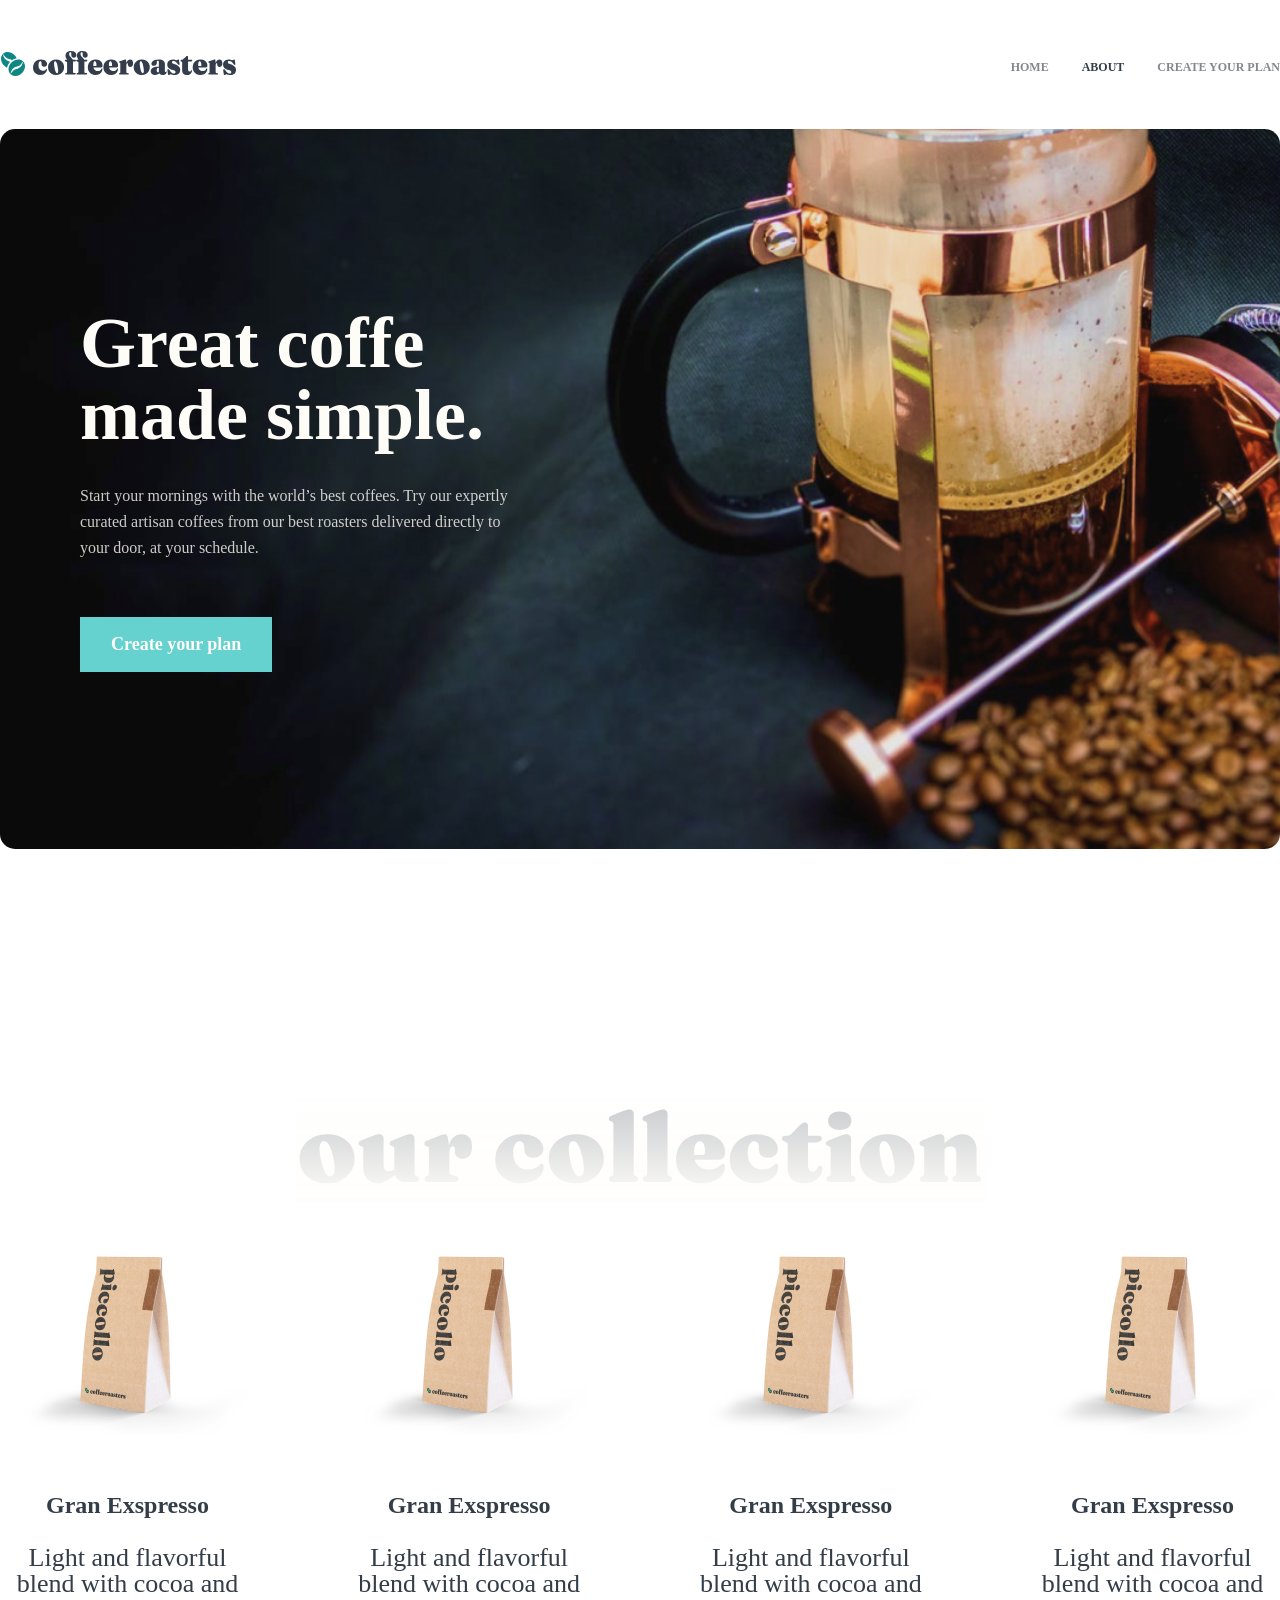
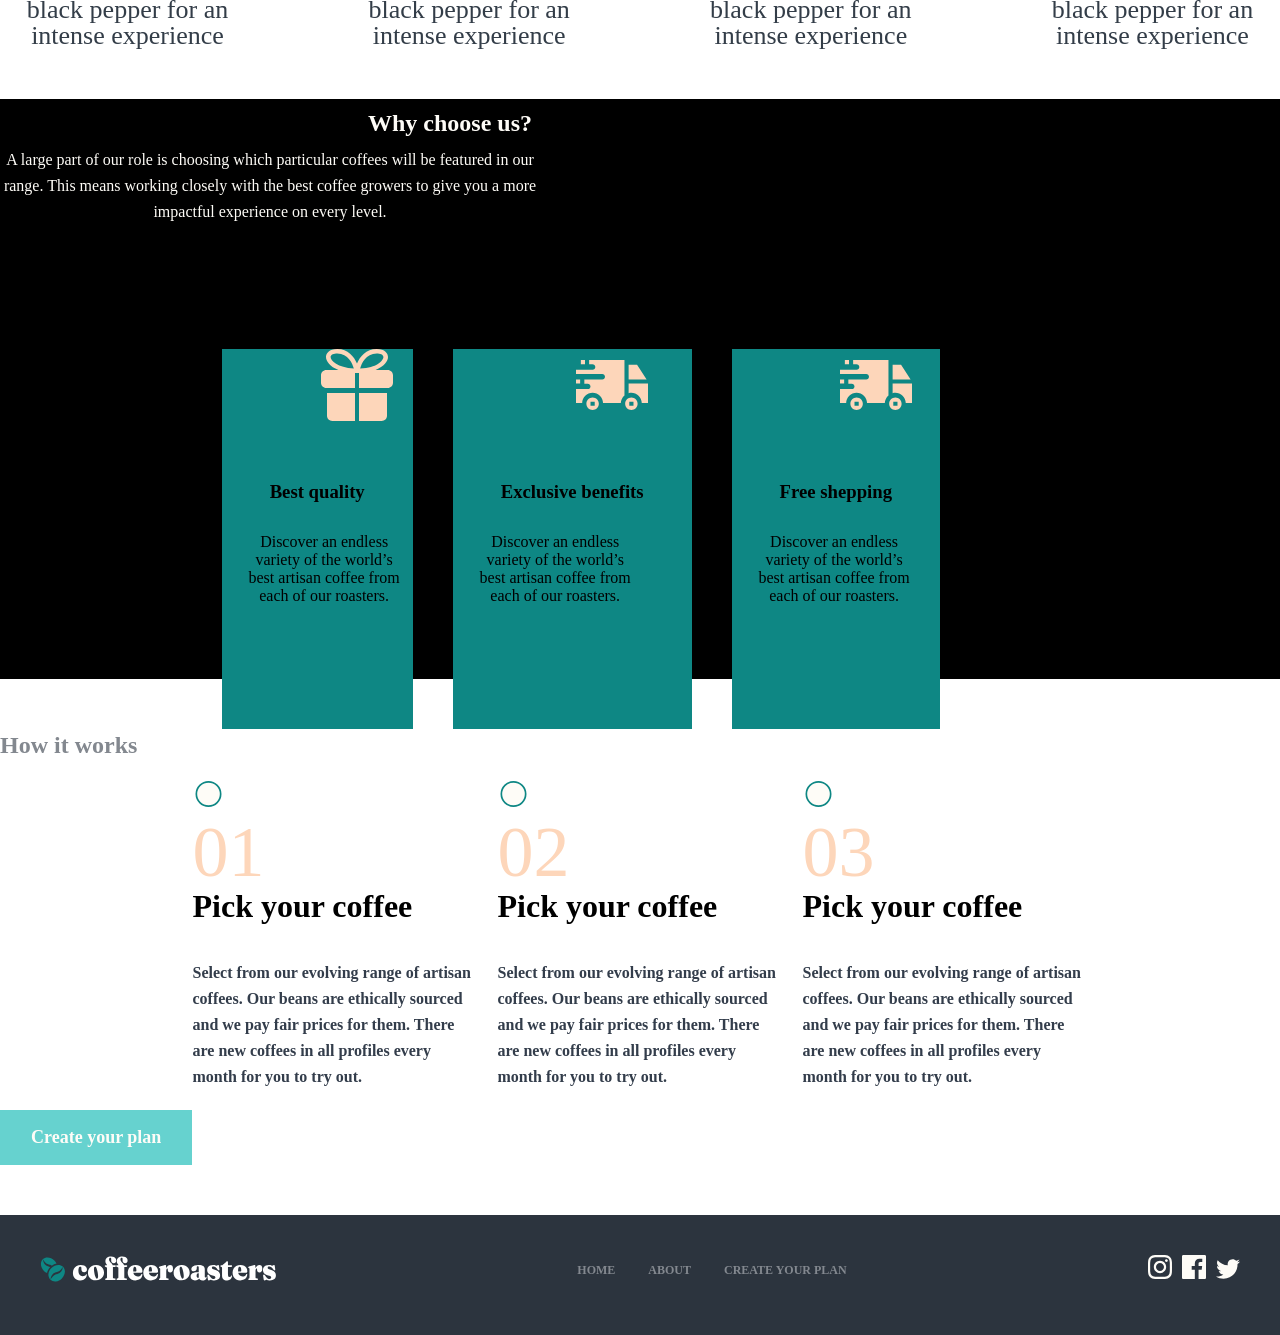
==== commit 77748953: "change cooffeereaster" ====
--- a/index.html
+++ b/index.html
@@ -83,42 +83,61 @@
         </div>
       </section>
       <section class="collection">
-        <div class="qora">
-          <h2>Why choose us?</h2>
-          <p>
-            A large part of our role is choosing which particular coffees will
-            be featured
-          </p>
-        </div>
-        <div class="yashil">
-          <div class="yashil1">
-            <img src="./imags/yashil1.svg" width="72px" height="72px" alt="" />
-            <div class="yashil2">
-              <h3>Best quality</h3>
-              <p>
-                Discover an endless variety of the world’s best artisan coffee
-                from each of our roasters.
-              </p>
-            </div>
-          </div>
-          <div class="yashil1">
-            <img src="./imags/yashil2.svg" width="72px" height="72px" alt="" />
-            <div class="yashil2">
-              <h3>Exclusive benefits</h3>
-              <p>
-                Discover an endless variety of the world’s best artisan coffee
-                from each of our roasters.
-              </p>
-            </div>
-          </div>
-          <div class="yashil1">
-            <img src="./imags/yashil3.svg" width="72px" height="72px" alt="" />
-            <div class="yashil2">
-              <h3>Free shepping</h3>
-              <p>
-                Discover an endless variety of the world’s best artisan coffee
-                from each of our roasters.
-              </p>
+        <div class="boxa">
+          <div class="qora">
+            <h2>Why choose us?</h2>
+            <p>
+              A large part of our role is choosing which particular coffees will
+              be featured in our range. This means working closely with the best
+              coffee growers to give you a more impactful experience on every
+              level.
+            </p>
+          </div>
+          <div class="yashil">
+            <div class="yashil1">
+              <img
+                src="./imags/yashil1.svg"
+                width="72px"
+                height="72px"
+                alt=""
+              />
+              <div class="yashil2">
+                <h3>Best quality</h3>
+                <p>
+                  Discover an endless variety of the world’s best artisan coffee
+                  from each of our roasters.
+                </p>
+              </div>
+            </div>
+            <div class="yashil1">
+              <img
+                src="./imags/yashil2.svg"
+                width="72px"
+                height="72px"
+                alt=""
+              />
+              <div class="yashil2">
+                <h3>Exclusive benefits</h3>
+                <p>
+                  Discover an endless variety of the world’s best artisan coffee
+                  from each of our roasters.
+                </p>
+              </div>
+            </div>
+            <div class="yashil1">
+              <img
+                src="./imags/yashil3.svg"
+                width="72px"
+                height="72px"
+                alt=""
+              />
+              <div class="yashil2">
+                <h3>Free shepping</h3>
+                <p>
+                  Discover an endless variety of the world’s best artisan coffee
+                  from each of our roasters.
+                </p>
+              </div>
             </div>
           </div>
         </div>
--- a/css/main.css
+++ b/css/main.css
@@ -1,51 +1,51 @@
 * {
-    margin: 0;
-    padding: 0;
-    box-sizing: border-box;
+  margin: 0;
+  padding: 0;
+  box-sizing: border-box;
 }
 
 ul li {
-    list-style: none;
+  list-style: none;
 }
 
 a {
-    text-decoration: none;
+  text-decoration: none;
 }
 
 container {
-    width: 1280px;
-    margin: 0;
-    padding: 15px;
+  width: 1280px;
+  margin: 0 auto;
+  padding: 15px;
 }
 
 @font-face {
-    font-display: swap;
-    font-family: "Fraunces";
-    font-style: normal;
-    font-weight: 900;
-    src: url("../fonts/fraunces-v31-latin-900.woff2") format("woff2");
+  font-display: swap;
+  font-family: "Fraunces";
+  font-style: normal;
+  font-weight: 900;
+  src: url("../fonts/fraunces-v31-latin-900.woff2") format("woff2");
 }
 
 @font-face {
-    font-display: swap;
-    font-family: "Barlow";
-    font-style: normal;
-    font-weight: 400;
-    src: url("../fonts/barlow-v12-latin-regular.woff2") format("woff2");
+  font-display: swap;
+  font-family: "Barlow";
+  font-style: normal;
+  font-weight: 400;
+  src: url("../fonts/barlow-v12-latin-regular.woff2") format("woff2");
 }
 
 @font-face {
-    font-display: swap;
-    font-family: "Barlow";
-    font-style: normal;
-    font-weight: 900;
-    src: url("../fonts/barlow-v12-latin-900.woff2") format("woff2");
+  font-display: swap;
+  font-family: "Barlow";
+  font-style: normal;
+  font-weight: 900;
+  src: url("../fonts/barlow-v12-latin-900.woff2") format("woff2");
 }
 
 body {
-    overflow-x: hidden;
-    font-family: "Barlow";
-    font-weight: 400;
+  overflow-x: hidden;
+  font-family: "Barlow";
+  font-weight: 400;
 }
 
 h1,
@@ -54,301 +54,346 @@
 h4,
 h5,
 h6 {
-    font-family: "Fraunces";
-    font-weight: 900;
+  font-family: "Fraunces";
+  font-weight: 900;
 }
 
 nav {
-    padding: 50px 0 48px 0;
+  padding: 50px 0 48px 0;
 }
 
 .navigation {
+  display: flex;
+  justify-content: space-between;
+  align-items: center;
+}
+
+.navigation .menu {
+  display: flex;
+  align-items: center;
+  column-gap: 33px;
+}
+
+.menu a {
+  font-weight: 700;
+  color: #83888f;
+  font-size: 12px;
+  line-height: 15px;
+  text-transform: uppercase;
+}
+
+.menu a.active {
+  color: #333d48;
+}
+
+.burger {
+  display: none;
+}
+
+header {
+  margin-bottom: 196px;
+}
+
+.hero {
+  background-image: url(../imags/Bitmap.jpg);
+  background-repeat: no-repeat;
+  background-size: cover;
+  background-position: center;
+  height: 80vh;
+  display: flex;
+  align-items: center;
+  padding-left: 80px;
+  color: #fefcf7;
+  border-radius: 15px;
+}
+
+.hero-content h1 {
+  font-size: 72px;
+  line-height: 72px;
+  max-width: 433px;
+  margin-bottom: 32px;
+}
+
+.hero-content p {
+  max-width: 445px;
+  font-size: 16px;
+  line-height: 26px;
+  margin-bottom: 56px;
+  opacity: 0.8;
+}
+
+.button {
+  background-color: #66d2cf;
+  color: #fefcf7;
+  border: none;
+  padding: 15px 31px;
+  font-family: "Fraunces";
+  font-weight: 900;
+  font-size: 18px;
+  line-height: 25px;
+}
+
+.collection-main {
+  max-width: 1280px;
+  background-image: url(../imags/Group\ 13.svg);
+  height: 196px;
+  background-repeat: no-repeat;
+  background-position: center;
+  width: 100%;
+}
+
+.collection-box {
+  text-align: center;
+  max-width: 255px;
+}
+
+.collection-box img {
+  height: 193px;
+  object-fit: cover;
+}
+
+.collection-text {
+  padding-top: 51px;
+}
+
+.collection-text h2 {
+  font-size: 24px;
+  line-height: 32px;
+  color: #333d48;
+  margin-bottom: 24px;
+}
+
+.collection-text p {
+  font-size: 26px;
+  line-height: 26px;
+  color: #333d48;
+}
+
+.collection-cards {
+  display: flex;
+  justify-content: space-between;
+}
+
+.boxa {
+  position: relative;
+}
+
+.qora {
+  text-align: center;
+  margin-top: 50px;
+  max-width: 1280px;
+  height: 580px;
+  background-color: black;
+}
+
+.qora p {
+  max-width: 540px;
+  max-height: 80px;
+  color: #fefcf7;
+  line-height: 26px;
+  text-align: center;
+}
+
+.qora h2 {
+  color: #fefcf7;
+  width: 900px;
+  line-height: 48px;
+}
+
+.yashil {
+  position: absolute;
+  bottom: -30px;
+  right: 25%;
+  display: flex;
+  height: 100%;
+  justify-content: space-around;
+  max-width: 1100px;
+  max-height: 380px;
+}
+
+.yashil1 {
+  height: 100%;
+  text-align: center;
+  margin: 20px;
+  background-color: #0e8784;
+  max-width: 350px;
+  max-height: 380px;
+}
+
+.yashil1 img {
+  margin-left: 80px;
+}
+
+.yashil2 h3 {
+  margin: 56px 48px 30px 48px;
+}
+
+.yashil2 p {
+  margin: 0 0 25px 25px;
+  max-width: 155px;
+  max-height: 80px;
+}
+
+.work1 img {
+  padding-bottom: 5px;
+  width: 31px;
+  height: 31px;
+}
+
+.works {
+  margin-top: 50px;
+}
+
+.works p {
+  color: #83888f;
+  font-weight: 900;
+  font-size: 24px;
+  line-height: 32px;
+}
+
+.work {
+  display: flex;
+  justify-content: center;
+  padding: 10px;
+}
+
+.work1 span {
+  color: #fdd6ba;
+  width: 100px;
+  height: 72px;
+  font-weight: 900px;
+  line-height: 72px;
+  font-size: 72px;
+}
+
+.work1 {
+  margin: 10px;
+}
+
+.work2 h3 {
+  font-weight: 900;
+  line-height: 36px;
+  font-size: 32px;
+  width: 255px;
+  height: 72px;
+}
+
+.work p {
+  color: #333d4b;
+  width: 285px;
+  height: 130px;
+  line-height: 26px;
+  font-size: 16px;
+}
+
+footer {
+  margin-top: 50px;
+  background-color: #2c343e;
+  width: 1280px;
+  height: 120px;
+}
+
+.finish {
+  padding: 40px 40px 0 40px;
+  display: flex;
+  align-items: center;
+  justify-content: space-between;
+}
+
+.finish ul {
+  display: flex;
+  align-items: center;
+  column-gap: 33px;
+}
+
+.face {
+  margin: 0 10px 0 10px;
+}
+
+.finishcoffee {
+  color: #ffffff;
+}
+
+footer ul {
+  color: #83888f;
+}
+
+@media screen and(max-width:992px) {
+  .collection-box {
     display: flex;
-    justify-content: space-between;
+    max-width: 100%;
+    text-align: left;
     align-items: center;
-}
-
-.navigation .menu {
-    display: flex;
+  }
+  .collection-cards {
+    flex-direction: column;
     align-items: center;
-    column-gap: 33px;
-}
-
-.menu a {
-    font-weight: 700;
-    color: #83888f;
-    font-size: 12px;
-    line-height: 15px;
-    text-transform: uppercase;
-}
-
-.menu a.active {
-    color: #333d48;
-}
-
-.burger {
+  }
+  .collection-text {
+    padding-top: 0;
+  }
+  .yashil1 {
+    margin: 5px;
+  }
+}
+
+@media screen and (max-width: 768px) {
+  .hero-content h1 {
+    font-size: 48px;
+    line-height: 48px;
+    margin-bottom: 28px;
+    max-width: 329px;
+  }
+  .hero-content p {
+    font-size: 15px;
+    line-height: 25px;
+    margin-bottom: 45px;
+    max-width: 398px;
+  }
+  .collection-box {
+  }
+}
+
+@media screen and (max-width: 576px) {
+  header {
+    margin-bottom: 120px;
+  }
+  .navigation .menu {
     display: none;
-}
-
-header {
-    margin-bottom: 196px;
-}
-
-.hero {
-    background-image: url(../imags/Bitmap.jpg);
-    background-repeat: no-repeat;
-    background-size: cover;
-    background-position: center;
-    height: 80vh;
-    display: flex;
+  }
+  .burger {
+    display: block;
+    cursor: pointer;
+  }
+  .hero {
+    background-image: url(../imags/mobile.jpg);
+    justify-content: center;
+    text-align: center;
+    padding: 0 24px 0 24px;
+    min-height: 500px;
+  }
+  .hero-content h1 {
+    max-width: 100%;
+    font-size: 40px;
+    line-height: 40px;
+  }
+  .hero-content p {
+    max-width: 100px;
+  }
+  .collection-main {
+    height: 72px;
+    margin-bottom: 13px;
+  }
+  .collection-box {
+    flex-direction: column;
+    text-align: center;
+    max-width: 282px;
+  }
+  .collection-cards {
     align-items: center;
-    padding-left: 80px;
-    color: #fefcf7;
-    border-radius: 15px;
-}
-
-.hero-content h1 {
-    font-size: 72px;
-    line-height: 72px;
-    max-width: 433px;
-    margin-bottom: 32px;
-}
-
-.hero-content p {
-    max-width: 445px;
-    font-size: 16px;
-    line-height: 26px;
-    margin-bottom: 56px;
-    opacity: 0.8;
-}
-
-.button {
-    background-color: #66d2cf;
-    color: #fefcf7;
-    border: none;
-    padding: 15px 31px;
-    font-family: "Fraunces";
-    font-weight: 900;
-    font-size: 18px;
-    line-height: 25px;
-}
-
-.collection-main {
-    background-image: url(../imags/Group\ 13.svg);
-    height: 196px;
-    background-repeat: no-repeat;
-    background-position: center;
-    width: 100%;
-}
-
-.collection-box {
+    row-gap: 48px;
+  }
+  .collection-text {
     text-align: center;
-    max-width: 255px;
-}
-
-.collection-box img {
-    height: 193px;
-    object-fit: cover;
-}
-
-.collection-text {
-    padding-top: 51px;
-}
-
-.collection-text h2 {
-    font-size: 24px;
-    line-height: 32px;
-    color: #333d48;
-    margin-bottom: 24px;
-}
-
-.collection-text p {
-    font-size: 26px;
-    line-height: 26px;
-    color: #333d48;
-}
-
-.collection-cards {
-    display: flex;
-    justify-content: space-between;
-}
-
-.qora {
-    margin-top: 50px;
-    max-width: 1280px;
-    max-height: 580px;
-    background-color: black;
-}
-
-.qora p {
-    max-width: 540px;
-    max-height: 80px;
-    color: #fefcf7;
-    line-height: 26px;
-}
-
-.qora h2 {
-    color: #fefcf7;
-    width: 900px;
-    line-height: 48px;
-}
-
-.yashil {
-    display: flex;
-    justify-content: space-around;
-    max-width: 1100px;
-    max-height: 380px;
-}
-
-.yashil1 {
-    text-align: center;
-    margin: 20px;
-    background-color: #0e8784;
-    max-width: 350px;
-    max-height: 380px;
-}
-
-.yashil1 img {
-    margin-left: 80px;
-}
-
-.yashil2 h3 {
-    margin: 56px 48px 30px 48px;
-}
-
-.yashil2 p {
-    margin: 0 0 25px 25px;
-    max-width: 155px;
-    max-height: 80px;
-}
-
-.work1 img {
-    padding-bottom: 5px;
-    width: 31px;
-    height: 31px;
-}
-
-.works {
-    margin-top: 50px;
-}
-
-.works p {
-    color: #83888f;
-    font-weight: 900;
-    font-size: 24px;
-    line-height: 32px;
-}
-
-.work {
-    display: flex;
-    justify-content: center;
-    padding: 10px;
-}
-
-.work1 span {
-    color: #fdd6ba;
-    width: 100px;
-    height: 72px;
-    font-weight: 900px;
-    line-height: 72px;
-    font-size: 72px;
-}
-
-.work1 {
-    margin: 10px;
-}
-
-.work2 h3 {
-    font-weight: 900;
-    line-height: 36px;
-    font-size: 32px;
-    width: 255px;
-    height: 72px;
-}
-
-.work p {
-    color: #333d4b;
-    width: 285px;
-    height: 130px;
-    line-height: 26px;
-    font-size: 16px;
-}
-
-@media screen and(max-width:992px) {
-    .collection-box {
-        display: flex;
-        max-width: 100%;
-        text-align: left;
-        align-items: center;
-    }
-    .collection-cards {
-        flex-direction: column;
-        align-items: center;
-    }
-    .collection-text {
-        padding-top: 0;
-    }
-    .yashil1 {
-        margin: 5px;
-    }
-}
-
-@media screen and (max-width: 768px) {
-    .hero-content h1 {
-        font-size: 48px;
-        line-height: 48px;
-        margin-bottom: 28px;
-        max-width: 329px;
-    }
-    .hero-content p {
-        font-size: 15px;
-        line-height: 25px;
-        margin-bottom: 45px;
-        max-width: 398px;
-    }
-    .collection-box {}
-}
-
-@media screen and (max-width: 576px) {
-    header {
-        margin-bottom: 120px;
-    }
-    .navigation .menu {
-        display: none;
-    }
-    .burger {
-        display: block;
-        cursor: pointer;
-    }
-    .hero {
-        background-image: url(../imags/mobile.jpg);
-        justify-content: center;
-        text-align: center;
-        padding: 0 24px 0 24px;
-        min-height: 500px;
-    }
-    .hero-content h1 {
-        max-width: 100%;
-        font-size: 40px;
-        line-height: 40px;
-    }
-    .hero-content p {
-        max-width: 100px;
-    }
-    .collection-main {
-        height: 72px;
-        margin-bottom: 13px;
-    }
-    .collection-box {
-        flex-direction: column;
-        text-align: center;
-        max-width: 282px;
-    }
-    .collection-cards {
-        align-items: center;
-        row-gap: 48px;
-    }
-    .collection-text {
-        text-align: center;
-    }
-}+  }
+}
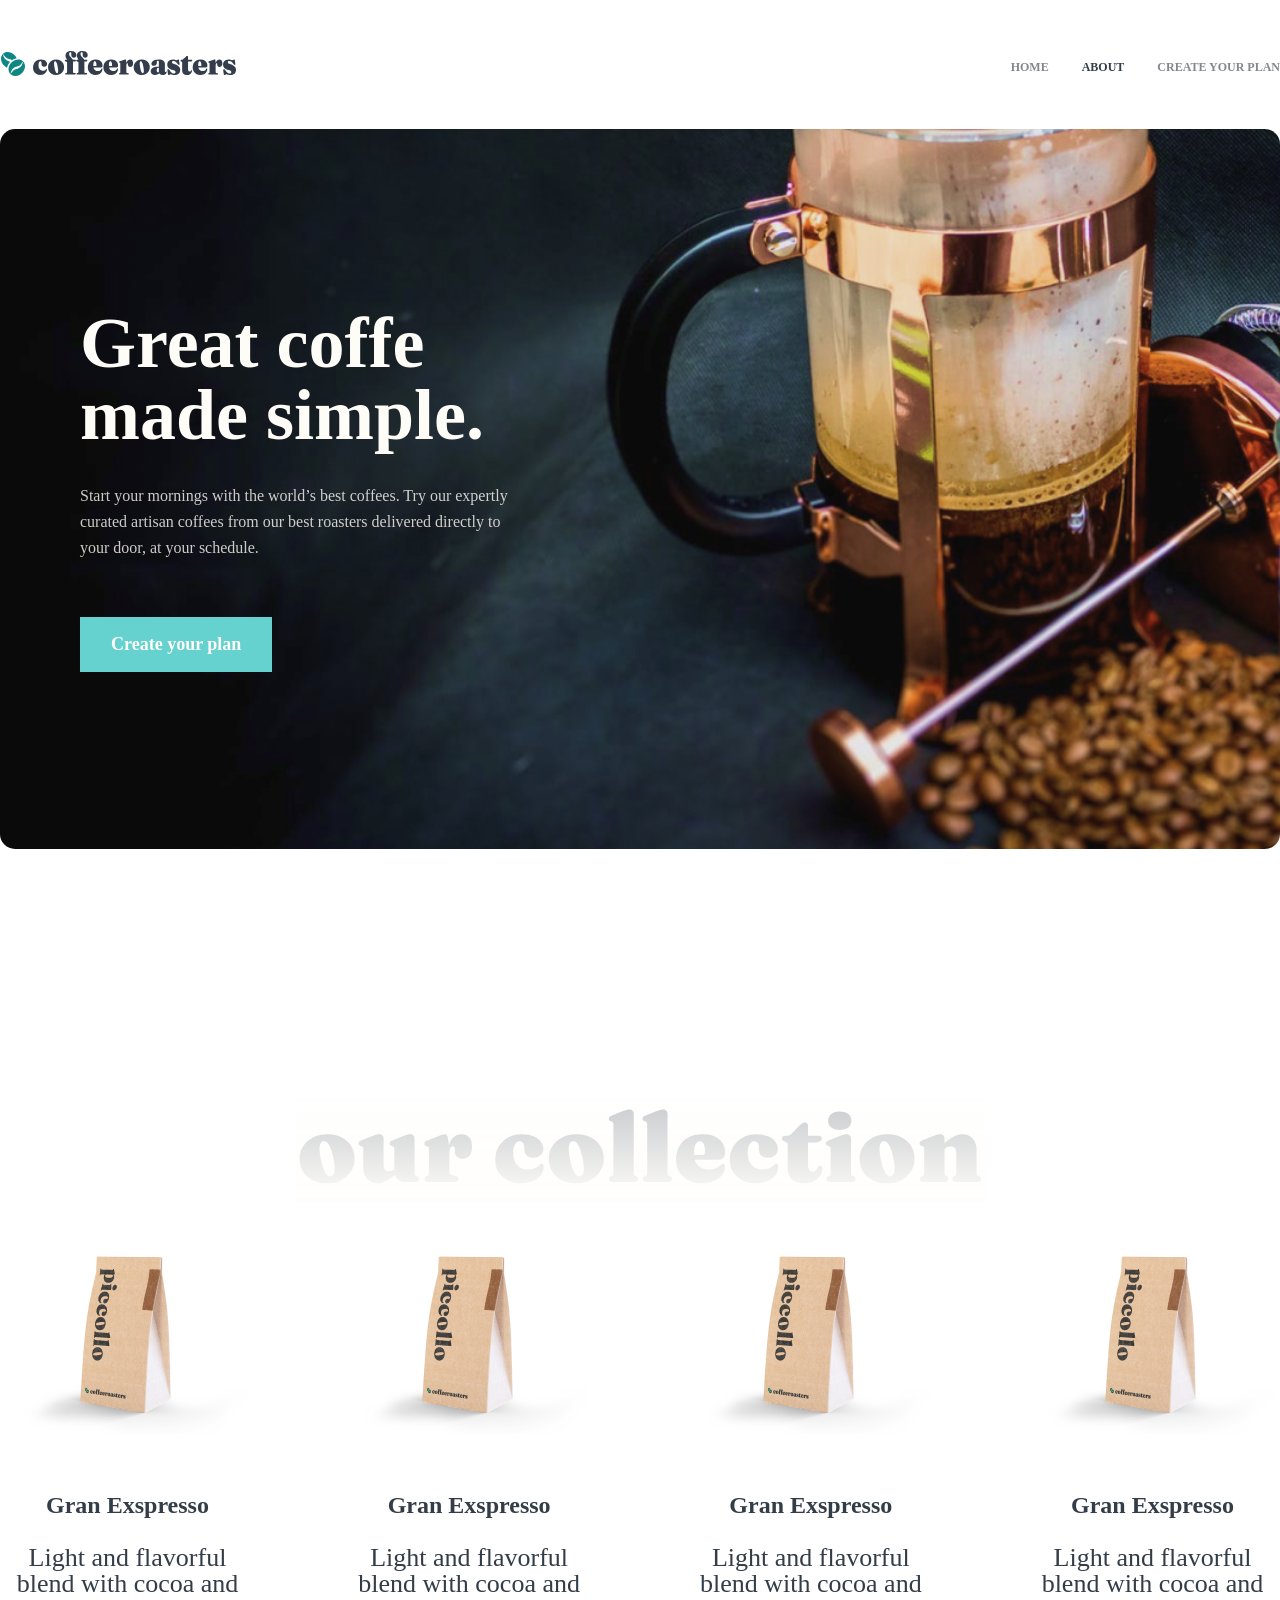
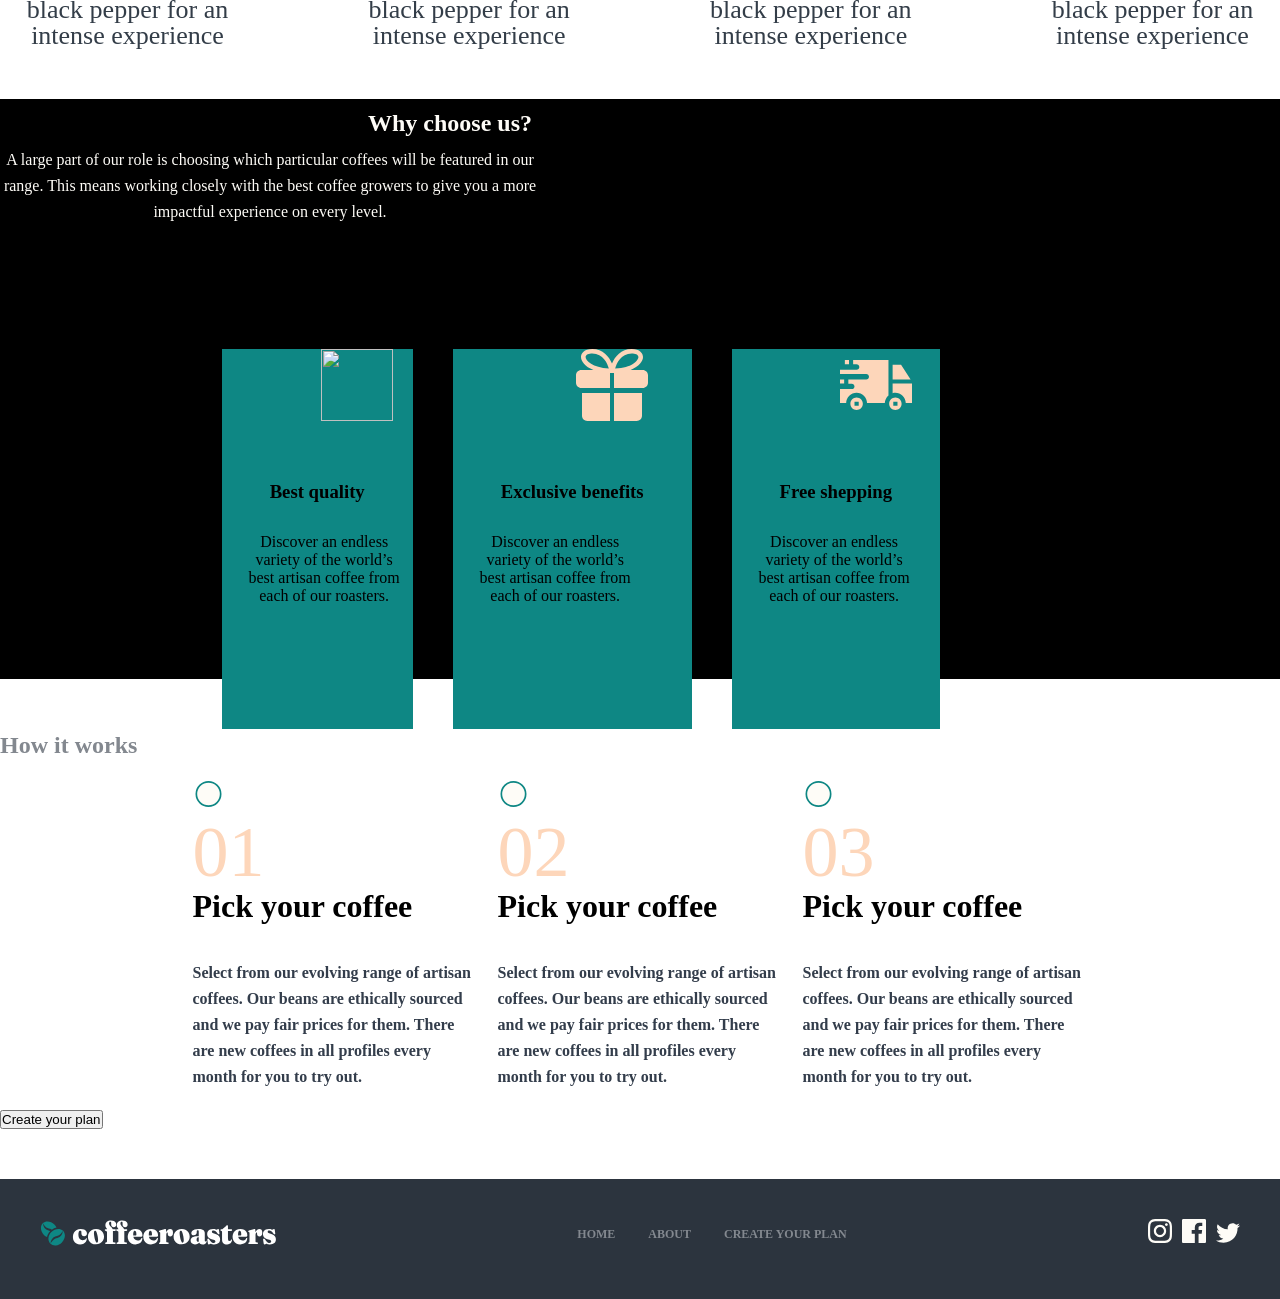
==== commit 5c093c76: "coffeereaster change parats" ====
--- a/index.html
+++ b/index.html
@@ -96,7 +96,7 @@
           <div class="yashil">
             <div class="yashil1">
               <img
-                src="./imags/yashil1.svg"
+                src="./imags/coffee-bean.png"
                 width="72px"
                 height="72px"
                 alt=""
@@ -111,7 +111,7 @@
             </div>
             <div class="yashil1">
               <img
-                src="./imags/yashil2.svg"
+                src="./imags/yashil1.svg"
                 width="72px"
                 height="72px"
                 alt=""
@@ -187,7 +187,7 @@
               </div>
             </div>
           </div>
-          <button class="button">Create your plan</button>
+          <button class="button1">Create your plan</button>
         </div>
       </section>
     </main>
